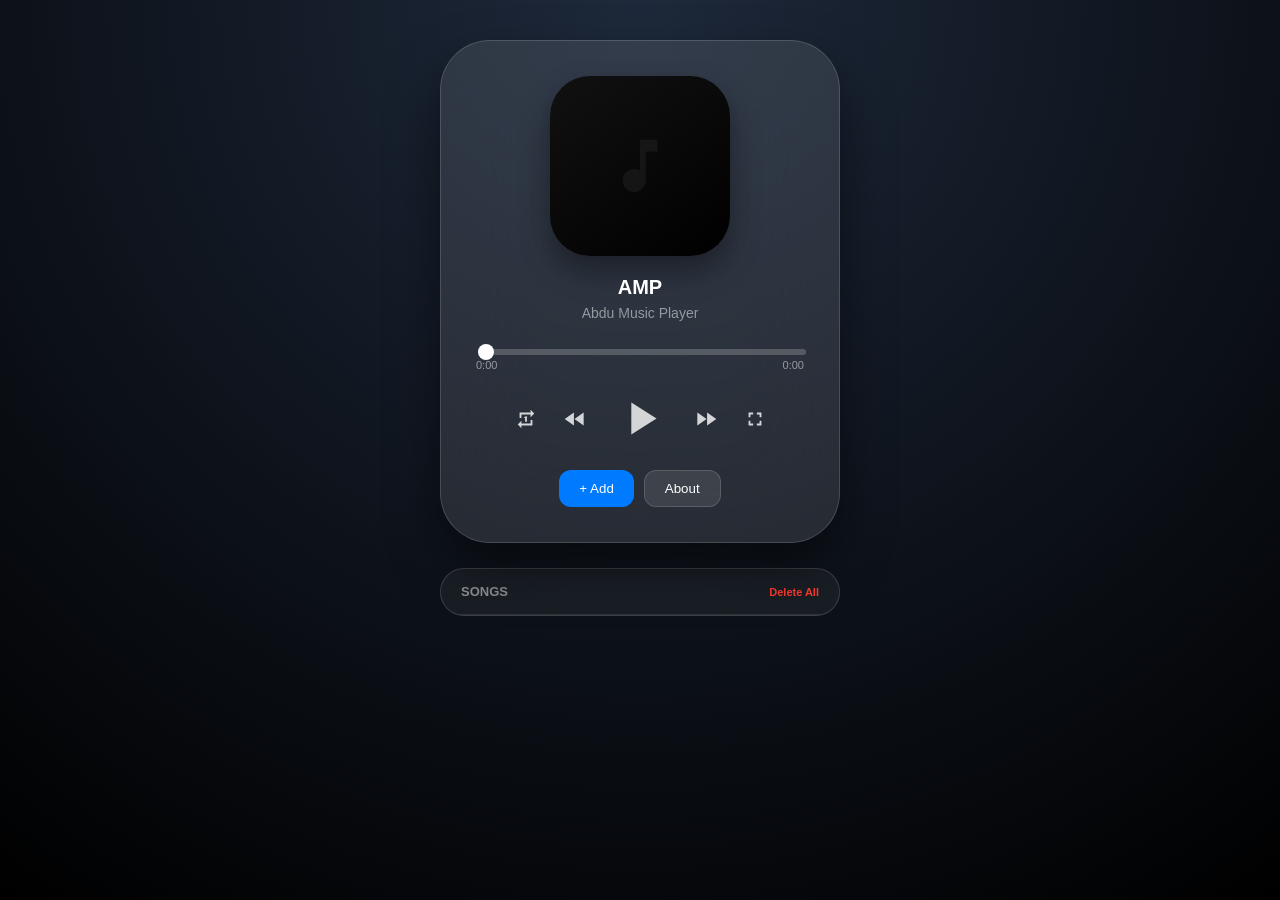
==== index.html @ c163644b "Upload files Build 1.0.0" ====
<!DOCTYPE html>
<html lang="en">

<head>
  <meta charset="UTF-8">
  <meta name="viewport" content="width=device-width, initial-scale=1.0">
  <title>AMP</title>
  <link rel="stylesheet" href="style.css">
  <link rel="shortcut icon" href="logo.jpeg" type="image/x-icon">
</head>

<body id="main-body">

  <div id="drop-overlay">
    <h1>Drop Music to Add</h1>
  </div>

  <div class="player-card">
    <div class="album-art"><svg viewBox="0 0 24 24">
        <path d="M12 3v10.55c-.59-.34-1.27-.55-2-.55-2.21 0-4 1.79-4 4s1.79 4 4 4 4-1.79 4-4V7h4V3h-6z" />
      </svg></div>
    <div class="track-info">
      <h2 id="title">AMP</h2>
      <p id="artist">Abdu Music Player</p>
    </div>

    <div class="slider-wrap">
      <input type="range" id="progress" value="0" step="0.1">
      <div class="time-labels"><span id="current-time">0:00</span><span id="duration">0:00</span></div>
    </div>

    <div class="controls">
      <div class="btn-svg" id="repeat-btn"><svg width="22" height="22" viewBox="0 0 24 24">
          <path d="M7 7h10v3l4-4-4-4v3H5v6h2V7zm10 10H7v-3l-4 4 4 4v-3h12v-6h-2v4zM13 15V9h-1l-2 1v1h1v4h2z" />
        </svg></div>
      <div class="btn-svg" onclick="skip(-10)"><svg width="26" height="26" viewBox="0 0 24 24">
          <path d="M11 18V6l-8.5 6 8.5 6zm.5-6l8.5 6V6l-8.5 6z" />
        </svg></div>
      <div class="btn-svg" id="play-btn"><svg id="play-icon" width="55" height="55" viewBox="0 0 24 24">
          <path d="M8 5v14l11-7z" />
        </svg></div>
      <div class="btn-svg" onclick="skip(10)"><svg width="26" height="26" viewBox="0 0 24 24">
          <path d="M4 18l8.5-6L4 6v12zm9-12v12l8.5-6L13 6z" />
        </svg></div>
      <div class="btn-svg" onclick="toggleFS()"><svg width="22" height="22" viewBox="0 0 24 24">
          <path d="M7 14H5v5h5v-2H7v-3zm-2-4h2V7h3V5H5v5zm12 7h-3v2h5v-5h-2v3zM14 5v2h3v3h2V5h-5z" />
        </svg></div>
    </div>

    <div style="display:flex; gap:10px; justify-content:center;">
      <button class="action-btn" onclick="document.getElementById('file-input').click()"
        style="background:var(--accent); border:none">+ Add</button>
      <button class="action-btn" onclick="openModal('about-modal')">About</button>
    </div>
  </div>

  <div class="library-wrapper">
    <div class="library-header">
      <span>SONGS</span>
      <span class="clear-btn" onclick="openModal('confirm-all-modal')">Delete All</span>
    </div>
    <div id="library-list"></div>
  </div>

  <div class="modal-overlay" id="about-modal">
    <div class="modal-card">
      <h3>AMP</h3>
      <h1>Created by Abdughafur</h1>
      <p style="font-size:14px; opacity:0.6">Version 1.0.0</p>
      <a href="https://github.com/Abdughafur/AMP" target="_blank"
        style="text-decoration:none; color:white; display:block; margin: 20px 0;">
        <div style="background:#fff; color:#000; padding:12px; border-radius:15px; font-weight:700">GitHub repository
        </div>
      </a>
      <a href="https://github.com/Abdughafur" target="_blank"
        style="text-decoration:none; color:white; display:block; margin: 20px 0;">
        <div style="background:#fff; color:#000; padding:12px; border-radius:15px; font-weight:700">GitHub profile
        </div>
      </a>
      <button class="m-btn cancel" onclick="closeModals()">Close</button>
    </div>
  </div>

  <div class="modal-overlay" id="confirm-single-modal">
    <div class="modal-card">
      <h3 style="color:var(--danger); margin-bottom:10px">Delete Song?</h3>
      <p id="delete-song-name" style="font-size:14px; margin-bottom:20px; color:white; font-weight:600"></p>
      <div class="modal-btns">
        <button class="m-btn confirm" onclick="executeDelete()">Delete From Local</button>
        <button class="m-btn cancel" onclick="closeModals()">Keep Song</button>
      </div>
    </div>
  </div>

  <div class="modal-overlay" id="confirm-all-modal">
    <div class="modal-card">
      <h3 style="color:var(--danger)">Delete All Songs?</h3>
      <p style="font-size:14px; opacity:0.7">This will remove every song from your browser storage permanently.</p>
      <div class="modal-btns">
        <button class="m-btn confirm" onclick="wipeLibrary()">Yes, Delete All</button>
        <button class="m-btn cancel" onclick="closeModals()">Cancel</button>
      </div>
    </div>
  </div>

  <audio id="audio-player"></audio>
  <input type="file" id="file-input" accept=".mp3, .m4a" multiple>

  <script src="app.js"></script>
</body>

</html>
---- style.css ----
:root {
  --ios-blur: blur(45px);
  --ios-bg: rgba(255, 255, 255, 0.1);
  --ios-border: rgba(255, 255, 255, 0.15);
  --accent: #007aff;
  --danger: #ff3b30;
  --text-main: #ffffff;
  --text-sub: rgba(255, 255, 255, 0.5);
}

* {
  box-sizing: border-box;
}

body {
  margin: 0;
  padding: 40px 20px;
  min-height: 100vh;
  display: flex;
  flex-direction: column;
  align-items: center;
  background: #000;
  background-image: radial-gradient(circle at 50% 0%, #1e293b, #000);
  font-family: -apple-system, BlinkMacSystemFont, "SF Pro Display", sans-serif;
  color: var(--text-main);
  overflow-x: hidden;
  transition: background 0.8s ease;
}

body.is-playing {
  background-image: radial-gradient(circle at 50% 0%, #0c4a6e, #000);
}

.player-card {
  width: 100%;
  max-width: 400px;
  padding: 35px;
  border-radius: 50px;
  background: var(--ios-bg);
  backdrop-filter: var(--ios-blur);
  -webkit-backdrop-filter: var(--ios-blur);
  border: 1px solid var(--ios-border);
  box-shadow: 0 25px 50px rgba(0, 0, 0, 0.5);
  text-align: center;
  margin-bottom: 25px;
  transition:
    transform 0.4s ease,
    border-color 0.4s;
}

body.is-playing .player-card {
  border-color: var(--accent);
  transform: scale(1.02);
}

.album-art {
  width: 180px;
  height: 180px;
  margin: 0 auto 20px;
  background: linear-gradient(145deg, #111, #000);
  border-radius: 40px;
  display: flex;
  align-items: center;
  justify-content: center;
  box-shadow: 0 15px 30px rgba(0, 0, 0, 0.4);
}

.album-art svg {
  width: 70px;
  fill: rgba(255, 255, 255, 0.05);
}

.track-info h2 {
  margin: 0;
  font-size: 20px;
  font-weight: 700;
  white-space: nowrap;
  overflow: hidden;
  text-overflow: ellipsis;
}

.track-info p {
  margin: 6px 0 20px;
  color: var(--text-sub);
  font-size: 14px;
}

.slider-wrap {
  width: 100%;
  margin-bottom: 8px;
}

input[type="range"] {
  -webkit-appearance: none;
  width: 100%;
  background: transparent;
  cursor: pointer;
  accent-color: #fff;
}

input[type="range"]::-webkit-slider-runnable-track {
  height: 6px;
  background: rgba(255, 255, 255, 0.2);
  border-radius: 10px;
}

input[type="range"]::-webkit-slider-thumb {
  -webkit-appearance: none;
  height: 16px;
  width: 16px;
  background: #fff;
  border-radius: 50%;
  margin-top: -5px;
}

.time-labels {
  display: flex;
  justify-content: space-between;
  font-size: 11px;
  color: var(--text-sub);
  font-variant-numeric: tabular-nums;
}

.controls {
  display: flex;
  justify-content: center;
  align-items: center;
  gap: 25px;
  margin: 20px 0;
}

.btn-svg {
  cursor: pointer;
  fill: #fff;
  transition: 0.2s;
  opacity: 0.8;
}

.btn-svg:hover {
  opacity: 1;
  transform: scale(1.1);
}

.btn-svg.active {
  fill: var(--accent);
  opacity: 1;
}

.library-wrapper {
  width: 100%;
  max-width: 400px;
  background: rgba(255, 255, 255, 0.05);
  border-radius: 30px;
  overflow: hidden;
  border: 1px solid var(--ios-border);
}

.library-header {
  padding: 15px 20px;
  display: flex;
  justify-content: space-between;
  align-items: center;
  border-bottom: 1px solid rgba(255, 255, 255, 0.1);
  font-size: 13px;
  font-weight: 600;
  color: var(--text-sub);
}

.clear-btn {
  color: var(--danger);
  cursor: pointer;
  font-size: 11px;
  font-weight: 700;
}

#library-list {
  max-height: 250px;
  overflow-y: auto;
  overflow-x: hidden;
}

#library-list::-webkit-scrollbar {
  width: 4px;
}

#library-list::-webkit-scrollbar-thumb {
  background: rgba(255, 255, 255, 0.2);
  border-radius: 10px;
}

.library-item {
  padding: 12px 20px;
  display: flex;
  align-items: center;
  gap: 12px;
  border-bottom: 1px solid rgba(255, 255, 255, 0.03);
  cursor: pointer;
  transition: 0.2s;
}

.library-item:hover {
  background: rgba(255, 255, 255, 0.08);
}

.library-item.active {
  background: rgba(0, 122, 255, 0.15);
}

.library-item.active span {
  color: var(--accent);
  font-weight: 600;
}

.library-item span {
  flex: 1;
  font-size: 14px;
  white-space: nowrap;
  overflow: hidden;
  text-overflow: ellipsis;
}

.del-icon {
  opacity: 0.3;
  transition: 0.2s;
  padding: 5px;
  fill: white;
}

.del-icon:hover {
  opacity: 1;
  fill: var(--danger);
}

.modal-overlay {
  position: fixed;
  top: 0;
  left: 0;
  width: 100%;
  height: 100%;
  background: rgba(0, 0, 0, 0.85);
  backdrop-filter: blur(20px);
  display: none;
  justify-content: center;
  align-items: center;
  z-index: 1000;
}

.modal-card {
  width: 300px;
  padding: 30px;
  background: rgba(255, 255, 255, 0.1);
  border-radius: 40px;
  border: 1px solid var(--ios-border);
  text-align: center;
}

.modal-overlay.active {
  display: flex;
}

.modal-btns {
  display: flex;
  flex-direction: column;
  gap: 10px;
  margin-top: 20px;
}

.m-btn {
  padding: 14px;
  border-radius: 15px;
  border: none;
  font-weight: 600;
  cursor: pointer;
  width: 100%;
  font-size: 14px;
}

.m-btn.confirm {
  background: var(--danger);
  color: white;
}

.m-btn.cancel {
  background: rgba(255, 255, 255, 0.1);
  color: white;
}

.action-btn {
  background: var(--ios-bg);
  border: 1px solid var(--ios-border);
  padding: 10px 20px;
  border-radius: 12px;
  color: #fff;
  cursor: pointer;
}

#drop-overlay {
  position: fixed;
  top: 0;
  left: 0;
  width: 100%;
  height: 100%;
  background: rgba(0, 122, 255, 0.2);
  border: 3px dashed var(--accent);
  display: none;
  justify-content: center;
  align-items: center;
  z-index: 9999;
  pointer-events: none;
}

input[type="file"] {
  display: none;
}
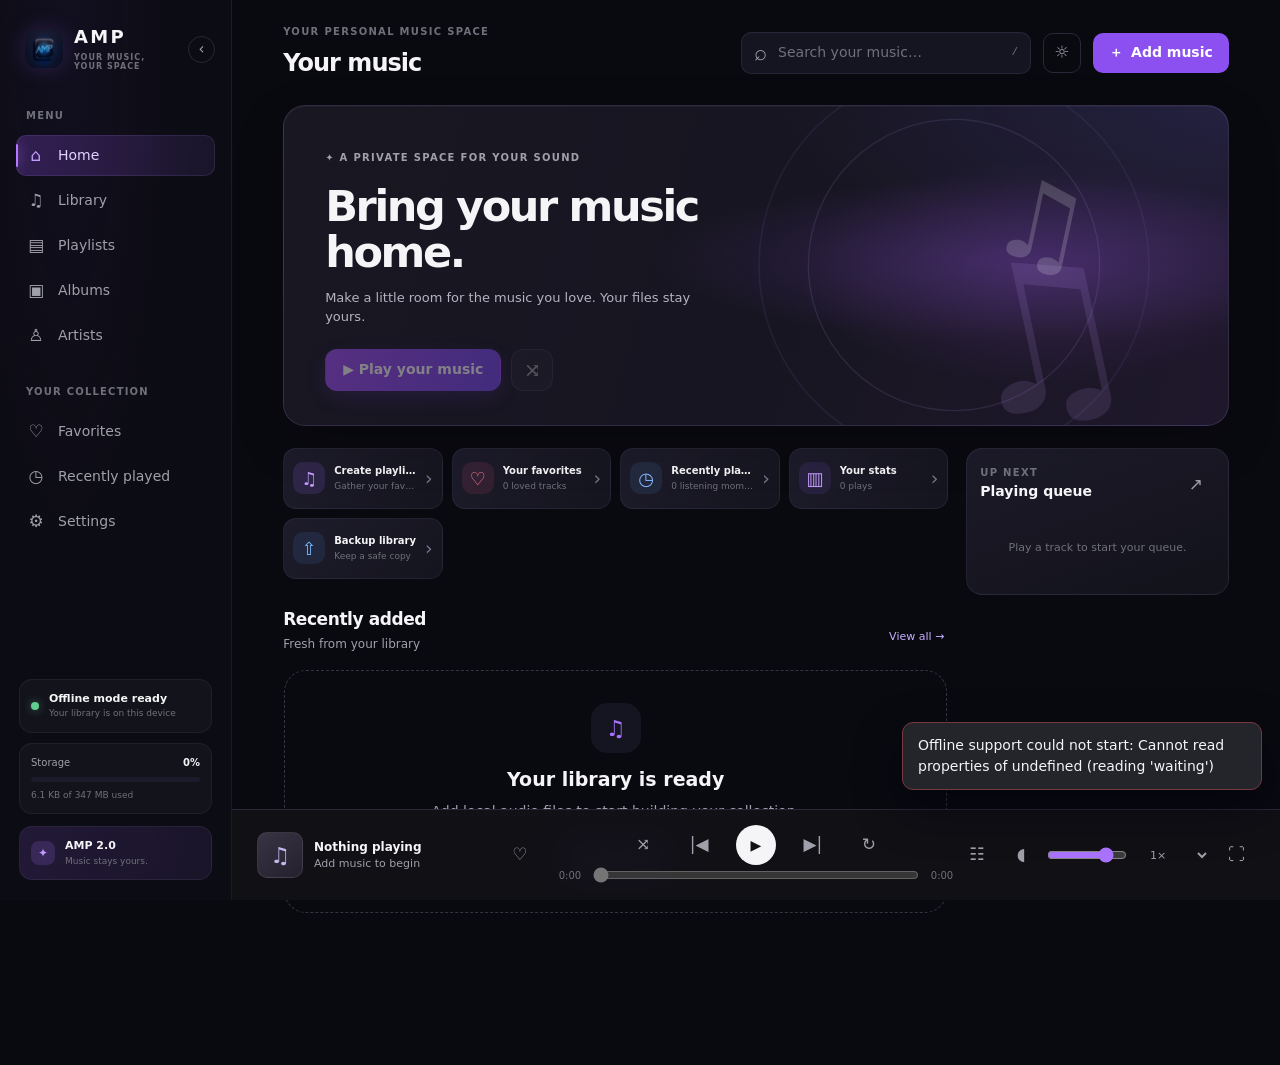
==== commit 991e3e24: "v1.2 Beta" ====
--- a/index.html
+++ b/index.html
@@ -1,112 +1,548 @@
-<!DOCTYPE html>
+<!doctype html>
 <html lang="en">
-
-<head>
-  <meta charset="UTF-8">
-  <meta name="viewport" content="width=device-width, initial-scale=1.0">
-  <title>AMP</title>
-  <link rel="stylesheet" href="style.css">
-  <link rel="shortcut icon" href="logo.jpeg" type="image/x-icon">
-</head>
-
-<body id="main-body">
-
-  <div id="drop-overlay">
-    <h1>Drop Music to Add</h1>
-  </div>
-
-  <div class="player-card">
-    <div class="album-art"><svg viewBox="0 0 24 24">
-        <path d="M12 3v10.55c-.59-.34-1.27-.55-2-.55-2.21 0-4 1.79-4 4s1.79 4 4 4 4-1.79 4-4V7h4V3h-6z" />
-      </svg></div>
-    <div class="track-info">
-      <h2 id="title">AMP</h2>
-      <p id="artist">Abdu Music Player</p>
+  <head>
+    <meta charset="utf-8" />
+    <meta
+      name="viewport"
+      content="width=device-width, initial-scale=1, viewport-fit=cover"
+    />
+    <meta name="theme-color" content="#111116" />
+    <meta
+      name="description"
+      content="A private, offline-first music player for your personal library."
+    />
+    <title>AMP — Abdu Music Player</title>
+    <link rel="manifest" href="./manifest.webmanifest" />
+    <link rel="icon" href="./logo.jpeg" type="image/jpeg" />
+    <link rel="stylesheet" href="./style.css" />
+  </head>
+  <body>
+    <div class="app-shell">
+      <aside class="sidebar" aria-label="Main navigation">
+        <div class="sidebar-brand-row">
+          <a class="brand" href="./" aria-label="AMP home">
+            <img src="./logo.jpeg" alt="" width="38" height="38" />
+            <span><strong>AMP</strong><small>YOUR MUSIC, YOUR SPACE</small></span>
+          </a>
+          <button class="icon-button collapse-button" type="button" data-action="toggle-sidebar" aria-label="Collapse sidebar" aria-pressed="false">‹</button>
+        </div>
+        <nav class="primary-nav" id="primary-nav">
+          <p class="nav-label">MENU</p>
+          <button class="nav-link is-active" data-page="home">
+            <span class="nav-symbol">⌂</span>Home
+          </button>
+          <button class="nav-link" data-page="library">
+            <span class="nav-symbol">♫</span>Library
+          </button>
+          <button class="nav-link" data-page="playlists">
+            <span class="nav-symbol">▤</span>Playlists
+          </button>
+          <button class="nav-link" data-page="albums">
+            <span class="nav-symbol">▣</span>Albums
+          </button>
+          <button class="nav-link" data-page="artists">
+            <span class="nav-symbol">♙</span>Artists
+          </button>
+          <p class="nav-label nav-label-spaced">YOUR COLLECTION</p>
+          <button class="nav-link" data-page="favorites">
+            <span class="nav-symbol">♡</span>Favorites
+          </button>
+          <button class="nav-link" data-page="recent">
+            <span class="nav-symbol">◷</span>Recently played
+          </button>
+          <button class="nav-link" data-page="settings">
+            <span class="nav-symbol">⚙</span>Settings
+          </button>
+        </nav>
+        <div class="sidebar-bottom">
+          <div class="offline-card">
+            <span class="connection-dot" id="connection-dot"></span>
+            <span><strong id="connection-title">Checking status…</strong><small id="connection-label">Local library available</small></span>
+          </div>
+          <div class="storage-card">
+            <div class="storage-card-heading"><span>Storage</span><strong id="storage-percent">—</strong></div>
+            <progress id="storage-progress" max="100" value="0" aria-label="Browser storage used"></progress>
+            <small id="storage-label">Checking browser storage…</small>
+          </div>
+          <div class="version-card"><span class="version-star">✦</span><span><strong>AMP 2.0</strong><small>Music stays yours.</small></span></div>
+        </div>
+      </aside>
+
+      <main class="main-content">
+        <header class="topbar">
+          <div class="page-heading">
+            <p class="eyebrow">YOUR PERSONAL MUSIC SPACE</p>
+            <h1 id="page-title">Good evening</h1>
+          </div>
+          <div class="topbar-actions">
+            <label class="search-box">
+              <span aria-hidden="true">⌕</span>
+              <input
+                id="search-input"
+                type="search"
+                placeholder="Search your music…"
+                autocomplete="off"
+                aria-label="Search tracks"
+              />
+              <kbd>/</kbd>
+            </label>
+            <button class="icon-button theme-toggle" type="button" data-action="toggle-theme" aria-label="Switch color theme">☼</button>
+            <button
+              class="button button-primary"
+              id="import-button"
+              type="button"
+            >
+              <span aria-hidden="true">＋</span> Add music
+            </button>
+            <button
+              class="icon-button install-button"
+              id="install-button"
+              type="button"
+              hidden
+              aria-label="Install AMP"
+            >
+              ⇩
+            </button>
+          </div>
+        </header>
+
+        <section
+          id="page-content"
+          class="page-content"
+          aria-live="polite"
+        ></section>
+      </main>
+
+      <aside
+        class="queue-panel"
+        id="queue-panel"
+        aria-label="Playback queue"
+        hidden
+      >
+        <div class="panel-heading">
+          <div>
+            <p class="eyebrow">UP NEXT</p>
+            <h2>Queue</h2>
+          </div>
+          <button
+            class="icon-button"
+            type="button"
+            data-action="close-queue"
+            aria-label="Close queue"
+          >
+            ×
+          </button>
+        </div>
+        <p class="queue-count" id="queue-count"></p>
+        <ol class="queue-list" id="queue-list"></ol>
+        <button
+          class="button button-quiet clear-queue"
+          type="button"
+          data-action="clear-queue"
+        >
+          Clear queue
+        </button>
+      </aside>
+
+      <footer class="player-dock" aria-label="Music player">
+        <div class="dock-track">
+          <div
+            class="artwork artwork-small"
+            id="dock-artwork"
+            aria-hidden="true"
+          >
+            <span>♫</span>
+          </div>
+          <div class="dock-track-copy">
+            <strong id="dock-title">Nothing playing</strong>
+            <span id="dock-artist">Add music to begin</span>
+          </div>
+          <button
+            class="icon-button favorite-button"
+            type="button"
+            data-action="toggle-current-favorite"
+            aria-label="Add current track to favorites"
+          >
+            ♡
+          </button>
+        </div>
+
+        <div class="dock-center">
+          <div class="transport-controls">
+            <button
+              class="icon-button mode-button"
+              type="button"
+              data-action="shuffle"
+              aria-label="Toggle shuffle"
+              aria-pressed="false"
+            >
+              ⤨
+            </button>
+            <button
+              class="icon-button"
+              type="button"
+              data-action="previous"
+              aria-label="Previous track"
+            >
+              |◀
+            </button>
+            <button
+              class="play-button"
+              id="play-button"
+              type="button"
+              data-action="play-pause"
+              aria-label="Play"
+            >
+              ▶
+            </button>
+            <button
+              class="icon-button"
+              type="button"
+              data-action="next"
+              aria-label="Next track"
+            >
+              ▶|
+            </button>
+            <button
+              class="icon-button mode-button"
+              type="button"
+              data-action="repeat"
+              aria-label="Repeat off"
+              aria-pressed="false"
+            >
+              ↻
+            </button>
+          </div>
+          <div class="seek-row">
+            <time id="current-time">0:00</time>
+            <input
+              id="seek-input"
+              type="range"
+              min="0"
+              max="1000"
+              value="0"
+              aria-label="Seek through track"
+              disabled
+            />
+            <time id="duration-time">0:00</time>
+          </div>
+        </div>
+
+        <div class="dock-tools">
+          <button
+            class="icon-button queue-toggle"
+            type="button"
+            data-action="toggle-queue"
+            aria-label="Open queue"
+          >
+            ☷
+          </button>
+          <label class="volume-control">
+            <button
+              class="icon-button"
+              id="mute-button"
+              type="button"
+              data-action="mute"
+              aria-label="Mute"
+            >
+              ◖
+            </button>
+            <input
+              id="volume-input"
+              type="range"
+              min="0"
+              max="1"
+              step="0.01"
+              value="0.8"
+              aria-label="Volume"
+            />
+          </label>
+          <select id="speed-select" aria-label="Playback speed">
+            <option value="0.75">0.75×</option>
+            <option value="1" selected>1×</option>
+            <option value="1.25">1.25×</option>
+            <option value="1.5">1.5×</option>
+            <option value="2">2×</option>
+          </select>
+          <button
+            class="icon-button now-playing-toggle"
+            type="button"
+            data-action="toggle-now-playing"
+            aria-label="Open now playing"
+          >
+            ⛶
+          </button>
+        </div>
+      </footer>
+
+      <nav class="mobile-nav" aria-label="Mobile navigation">
+        <button class="nav-link is-active" data-page="home">
+          <span class="nav-symbol">⌂</span>Home
+        </button>
+        <button class="nav-link" data-page="library">
+          <span class="nav-symbol">♫</span>Library
+        </button>
+        <button class="nav-link" data-page="playlists">
+          <span class="nav-symbol">▤</span>Playlists
+        </button>
+        <button class="nav-link" data-page="favorites">
+          <span class="nav-symbol">♡</span>Favorites
+        </button>
+        <button class="nav-link" data-page="settings">
+          <span class="nav-symbol">⚙</span>Settings
+        </button>
+      </nav>
     </div>
 
-    <div class="slider-wrap">
-      <input type="range" id="progress" value="0" step="0.1">
-      <div class="time-labels"><span id="current-time">0:00</span><span id="duration">0:00</span></div>
-    </div>
-
-    <div class="controls">
-      <div class="btn-svg" id="repeat-btn"><svg width="22" height="22" viewBox="0 0 24 24">
-          <path d="M7 7h10v3l4-4-4-4v3H5v6h2V7zm10 10H7v-3l-4 4 4 4v-3h12v-6h-2v4zM13 15V9h-1l-2 1v1h1v4h2z" />
-        </svg></div>
-      <div class="btn-svg" onclick="skip(-10)"><svg width="26" height="26" viewBox="0 0 24 24">
-          <path d="M11 18V6l-8.5 6 8.5 6zm.5-6l8.5 6V6l-8.5 6z" />
-        </svg></div>
-      <div class="btn-svg" id="play-btn"><svg id="play-icon" width="55" height="55" viewBox="0 0 24 24">
-          <path d="M8 5v14l11-7z" />
-        </svg></div>
-      <div class="btn-svg" onclick="skip(10)"><svg width="26" height="26" viewBox="0 0 24 24">
-          <path d="M4 18l8.5-6L4 6v12zm9-12v12l8.5-6L13 6z" />
-        </svg></div>
-      <div class="btn-svg" onclick="toggleFS()"><svg width="22" height="22" viewBox="0 0 24 24">
-          <path d="M7 14H5v5h5v-2H7v-3zm-2-4h2V7h3V5H5v5zm12 7h-3v2h5v-5h-2v3zM14 5v2h3v3h2V5h-5z" />
-        </svg></div>
-    </div>
-
-    <div style="display:flex; gap:10px; justify-content:center;">
-      <button class="action-btn" onclick="document.getElementById('file-input').click()"
-        style="background:var(--accent); border:none">+ Add</button>
-      <button class="action-btn" onclick="openModal('about-modal')">About</button>
-    </div>
-  </div>
-
-  <div class="library-wrapper">
-    <div class="library-header">
-      <span>SONGS</span>
-      <span class="clear-btn" onclick="openModal('confirm-all-modal')">Delete All</span>
-    </div>
-    <div id="library-list"></div>
-  </div>
-
-  <div class="modal-overlay" id="about-modal">
-    <div class="modal-card">
-      <h3>AMP</h3>
-      <h1>Created by Abdughafur</h1>
-      <p style="font-size:14px; opacity:0.6">Version 1.0.0</p>
-      <a href="https://github.com/Abdughafur/AMP" target="_blank"
-        style="text-decoration:none; color:white; display:block; margin: 20px 0;">
-        <div style="background:#fff; color:#000; padding:12px; border-radius:15px; font-weight:700">GitHub repository
-        </div>
-      </a>
-      <a href="https://github.com/Abdughafur" target="_blank"
-        style="text-decoration:none; color:white; display:block; margin: 20px 0;">
-        <div style="background:#fff; color:#000; padding:12px; border-radius:15px; font-weight:700">GitHub profile
-        </div>
-      </a>
-      <button class="m-btn cancel" onclick="closeModals()">Close</button>
-    </div>
-  </div>
-
-  <div class="modal-overlay" id="confirm-single-modal">
-    <div class="modal-card">
-      <h3 style="color:var(--danger); margin-bottom:10px">Delete Song?</h3>
-      <p id="delete-song-name" style="font-size:14px; margin-bottom:20px; color:white; font-weight:600"></p>
-      <div class="modal-btns">
-        <button class="m-btn confirm" onclick="executeDelete()">Delete From Local</button>
-        <button class="m-btn cancel" onclick="closeModals()">Keep Song</button>
+    <section
+      class="now-playing-screen"
+      id="now-playing-screen"
+      hidden
+      aria-label="Now playing"
+    >
+      <button
+        class="icon-button now-playing-close"
+        type="button"
+        data-action="close-now-playing"
+        aria-label="Close now playing"
+      >
+        ⌄
+      </button>
+      <div class="artwork artwork-large" id="large-artwork" aria-hidden="true">
+        <span>♫</span>
+      </div>
+      <div class="now-playing-copy">
+        <p class="eyebrow">NOW PLAYING</p>
+        <h2 id="large-title">Nothing playing</h2>
+        <p id="large-artist">Your library is waiting</p>
+      </div>
+      <div class="visualizer-wrap">
+        <canvas
+          id="visualizer"
+          aria-label="Audio spectrum visualizer"
+          hidden
+        ></canvas
+        ><button
+          class="button button-quiet"
+          type="button"
+          data-action="toggle-visualizer"
+        >
+          Show visualizer
+        </button>
+      </div>
+      <div class="lyrics-panel" id="lyrics-panel">
+        <p>Lyrics are stored locally with your tracks.</p>
+        <button
+          class="button button-quiet"
+          type="button"
+          data-action="edit-lyrics"
+        >
+          Add lyrics
+        </button>
+      </div>
+      <div class="now-playing-controls">
+        <div class="seek-row">
+          <time id="large-current-time">0:00</time
+          ><input
+            id="large-seek-input"
+            type="range"
+            min="0"
+            max="1000"
+            value="0"
+            aria-label="Seek through track"
+          /><time id="large-duration-time">0:00</time>
+        </div>
+        <div class="transport-controls">
+          <button
+            class="icon-button"
+            type="button"
+            data-action="previous"
+            aria-label="Previous track"
+          >
+            |◀</button
+          ><button
+            class="play-button"
+            type="button"
+            data-action="play-pause"
+            aria-label="Play"
+          >
+            ▶</button
+          ><button
+            class="icon-button"
+            type="button"
+            data-action="next"
+            aria-label="Next track"
+          >
+            ▶|
+          </button>
+        </div>
+      </div>
+    </section>
+
+    <dialog id="playlist-dialog" class="app-dialog">
+      <form method="dialog" id="playlist-form">
+        <div class="dialog-heading">
+          <div>
+            <p class="eyebrow">YOUR COLLECTION</p>
+            <h2 id="playlist-dialog-title">New playlist</h2>
+          </div>
+          <button class="icon-button" value="cancel" aria-label="Close">
+            ×
+          </button>
+        </div>
+        <label class="field-label" for="playlist-name">Name</label
+        ><input id="playlist-name" maxlength="80" required />
+        <label class="field-label" for="playlist-description">Description</label
+        ><textarea
+          id="playlist-description"
+          rows="3"
+          maxlength="300"
+        ></textarea>
+        <div class="dialog-actions">
+          <button class="button button-quiet" value="cancel">Cancel</button
+          ><button
+            class="button button-primary"
+            id="save-playlist-button"
+            value="save"
+          >
+            Save playlist
+          </button>
+        </div>
+      </form>
+    </dialog>
+
+    <dialog id="lyrics-dialog" class="app-dialog">
+      <form method="dialog" id="lyrics-form">
+        <div class="dialog-heading">
+          <div>
+            <p class="eyebrow">LOCAL LYRICS</p>
+            <h2>Edit lyrics</h2>
+          </div>
+          <button class="icon-button" value="cancel" aria-label="Close">
+            ×
+          </button>
+        </div>
+        <label class="field-label" for="lyrics-input"
+          >Lyrics for this track</label
+        ><textarea id="lyrics-input" rows="12"></textarea>
+        <div class="dialog-actions">
+          <button class="button button-quiet" value="cancel">Cancel</button
+          ><button
+            class="button button-primary"
+            id="save-lyrics-button"
+            value="save"
+          >
+            Save lyrics
+          </button>
+        </div>
+      </form>
+    </dialog>
+
+    <dialog id="metadata-dialog" class="app-dialog">
+      <form method="dialog" id="metadata-form">
+        <div class="dialog-heading">
+          <div>
+            <p class="eyebrow">TRACK DETAILS</p>
+            <h2>Edit metadata</h2>
+          </div>
+          <button class="icon-button" value="cancel" aria-label="Close">
+            ×
+          </button>
+        </div>
+        <label class="field-label" for="metadata-title">Title</label
+        ><input id="metadata-title" maxlength="160" required />
+        <label class="field-label" for="metadata-artist">Artist</label
+        ><input id="metadata-artist" maxlength="160" />
+        <label class="field-label" for="metadata-album">Album</label
+        ><input id="metadata-album" maxlength="160" />
+        <div class="dialog-actions">
+          <button class="button button-quiet" value="cancel">Cancel</button
+          ><button class="button button-primary" value="save">
+            Save details
+          </button>
+        </div>
+      </form>
+    </dialog>
+
+    <dialog id="add-tracks-dialog" class="app-dialog">
+      <form method="dialog" id="add-tracks-form">
+        <div class="dialog-heading">
+          <div>
+            <p class="eyebrow">PLAYLIST</p>
+            <h2>Add tracks</h2>
+          </div>
+          <button class="icon-button" value="cancel" aria-label="Close">
+            ×
+          </button>
+        </div>
+        <div id="add-tracks-list" class="add-tracks-list"></div>
+        <div class="dialog-actions">
+          <button class="button button-quiet" value="cancel">Cancel</button
+          ><button class="button button-primary" value="add">
+            Add selected
+          </button>
+        </div>
+      </form>
+    </dialog>
+
+    <dialog id="confirm-dialog" class="app-dialog">
+      <form method="dialog" id="confirm-form">
+        <div class="dialog-heading">
+          <div>
+            <p class="eyebrow">PLEASE CONFIRM</p>
+            <h2 id="confirm-title">Remove track?</h2>
+          </div>
+          <button class="icon-button" value="cancel" aria-label="Close">
+            ×
+          </button>
+        </div>
+        <p id="confirm-message" class="dialog-message"></p>
+        <div class="dialog-actions">
+          <button class="button button-quiet" value="cancel">Cancel</button
+          ><button
+            class="button button-danger"
+            id="confirm-accept"
+            value="confirm"
+          >
+            Remove
+          </button>
+        </div>
+      </form>
+    </dialog>
+
+    <input
+      id="audio-files"
+      type="file"
+      accept="audio/*,.mp3,.m4a,.aac,.wav,.ogg,.oga,.flac,.mp4"
+      multiple
+      hidden
+    />
+    <input
+      id="backup-file"
+      type="file"
+      accept="application/json,.json"
+      hidden
+    />
+    <input
+      id="playlist-file"
+      type="file"
+      accept="application/json,.json,.ampplaylist"
+      hidden
+    />
+    <div class="drop-overlay" id="drop-overlay" hidden>
+      <div>
+        <span class="drop-icon">♫</span
+        ><strong>Drop music to add it to your library</strong
+        ><span>Audio stays on this device.</span>
       </div>
     </div>
-  </div>
-
-  <div class="modal-overlay" id="confirm-all-modal">
-    <div class="modal-card">
-      <h3 style="color:var(--danger)">Delete All Songs?</h3>
-      <p style="font-size:14px; opacity:0.7">This will remove every song from your browser storage permanently.</p>
-      <div class="modal-btns">
-        <button class="m-btn confirm" onclick="wipeLibrary()">Yes, Delete All</button>
-        <button class="m-btn cancel" onclick="closeModals()">Cancel</button>
-      </div>
-    </div>
-  </div>
-
-  <audio id="audio-player"></audio>
-  <input type="file" id="file-input" accept=".mp3, .m4a" multiple>
-
-  <script src="app.js"></script>
-</body>
-
-</html>+    <div
+      class="toast-region"
+      id="toast-region"
+      aria-live="polite"
+      aria-atomic="true"
+    ></div>
+    <audio id="audio-player" preload="metadata"></audio>
+    <script type="module" src="./app.js"></script>
+  </body>
+</html>
--- a/style.css
+++ b/style.css
@@ -1,11 +1,30 @@
 :root {
-  --ios-blur: blur(45px);
-  --ios-bg: rgba(255, 255, 255, 0.1);
-  --ios-border: rgba(255, 255, 255, 0.15);
-  --accent: #007aff;
-  --danger: #ff3b30;
-  --text-main: #ffffff;
-  --text-sub: rgba(255, 255, 255, 0.5);
+  color-scheme: dark;
+  --bg: #101014;
+  --sidebar: #0c0c10;
+  --surface: #18181e;
+  --surface-raised: #202027;
+  --surface-hover: #292930;
+  --border: #2b2b33;
+  --text: #f5f5f7;
+  --muted: #a0a0aa;
+  --subtle: #70707b;
+  --accent: #a28cff;
+  --accent-strong: #8164e8;
+  --danger: #ff777d;
+  --radius-sm: 10px;
+  --radius-md: 16px;
+  --radius-lg: 22px;
+  --shadow: 0 16px 48px rgb(0 0 0 / 35%);
+  --ease: 160ms ease;
+  font-family:
+    Inter,
+    ui-sans-serif,
+    system-ui,
+    -apple-system,
+    BlinkMacSystemFont,
+    "Segoe UI",
+    sans-serif;
 }
 
 * {
@@ -14,301 +33,2217 @@
 
 body {
   margin: 0;
-  padding: 40px 20px;
+  min-width: 320px;
   min-height: 100vh;
-  display: flex;
+  background: var(--bg);
+  color: var(--text);
+  font-size: 14px;
+  line-height: 1.5;
+  overflow-x: hidden;
+}
+
+button,
+input,
+textarea,
+select {
+  font: inherit;
+}
+button {
+  color: inherit;
+}
+button:focus-visible,
+a:focus-visible,
+input:focus-visible,
+textarea:focus-visible,
+select:focus-visible {
+  outline: 2px solid var(--accent);
+  outline-offset: 3px;
+}
+
+.app-shell {
+  display: grid;
+  grid-template-columns: 232px minmax(0, 1fr);
+  min-height: 100vh;
+}
+
+.sidebar {
+  position: sticky;
+  top: 0;
+  display: flex;
+  height: 100vh;
+  min-height: 560px;
   flex-direction: column;
-  align-items: center;
-  background: #000;
-  background-image: radial-gradient(circle at 50% 0%, #1e293b, #000);
-  font-family: -apple-system, BlinkMacSystemFont, "SF Pro Display", sans-serif;
-  color: var(--text-main);
-  overflow-x: hidden;
-  transition: background 0.8s ease;
-}
-
-body.is-playing {
-  background-image: radial-gradient(circle at 50% 0%, #0c4a6e, #000);
-}
-
-.player-card {
+  padding: 27px 16px 20px;
+  background: var(--sidebar);
+  border-right: 1px solid #222228;
+}
+
+.brand {
+  display: flex;
+  align-items: center;
+  gap: 11px;
+  padding: 0 9px;
+  color: var(--text);
+  text-decoration: none;
+}
+
+.brand img {
+  border-radius: 12px;
+  object-fit: cover;
+}
+.brand span {
+  display: flex;
+  flex-direction: column;
+  line-height: 1.15;
+}
+.brand strong {
+  font-size: 18px;
+  letter-spacing: 0.13em;
+}
+.brand small {
+  margin-top: 5px;
+  color: var(--subtle);
+  font-size: 8px;
+  font-weight: 700;
+  letter-spacing: 0.13em;
+}
+
+.primary-nav {
+  display: grid;
+  gap: 4px;
+  margin-top: 46px;
+}
+.nav-label {
+  margin: 0 10px 8px;
+  color: var(--subtle);
+  font-size: 10px;
+  font-weight: 750;
+  letter-spacing: 0.12em;
+}
+.nav-label-spaced {
+  margin-top: 24px;
+}
+.nav-link {
+  display: flex;
   width: 100%;
-  max-width: 400px;
-  padding: 35px;
-  border-radius: 50px;
-  background: var(--ios-bg);
-  backdrop-filter: var(--ios-blur);
-  -webkit-backdrop-filter: var(--ios-blur);
-  border: 1px solid var(--ios-border);
-  box-shadow: 0 25px 50px rgba(0, 0, 0, 0.5);
+  min-height: 42px;
+  align-items: center;
+  gap: 13px;
+  padding: 0 11px;
+  border: 0;
+  border-radius: 10px;
+  background: transparent;
+  color: var(--muted);
+  cursor: pointer;
+  text-align: left;
+  transition:
+    color var(--ease),
+    background var(--ease);
+}
+.nav-link:hover {
+  background: var(--surface);
+  color: var(--text);
+}
+.nav-link.is-active {
+  background: #282332;
+  color: #d3c8ff;
+}
+.nav-symbol {
+  display: inline-flex;
+  width: 18px;
+  justify-content: center;
+  font-size: 18px;
+  line-height: 1;
+}
+.sidebar-bottom {
+  display: flex;
+  align-items: center;
+  gap: 9px;
+  margin-top: auto;
+  padding: 10px;
+  color: var(--muted);
+  font-size: 12px;
+}
+.connection-dot {
+  width: 8px;
+  height: 8px;
+  border-radius: 50%;
+  background: #63cb91;
+}
+.connection-dot.is-offline {
+  background: #ffbf69;
+}
+
+.main-content {
+  min-width: 0;
+  padding: 36px clamp(22px, 4vw, 58px) 140px;
+}
+.topbar {
+  display: flex;
+  min-height: 66px;
+  align-items: center;
+  justify-content: space-between;
+  gap: 20px;
+  margin-bottom: 35px;
+}
+.eyebrow {
+  margin: 0 0 6px;
+  color: var(--subtle);
+  font-size: 10px;
+  font-weight: 750;
+  letter-spacing: 0.13em;
+}
+.page-heading h1 {
+  margin: 0;
+  font-size: clamp(25px, 3vw, 34px);
+  font-weight: 680;
+  letter-spacing: -0.04em;
+}
+.topbar-actions {
+  display: flex;
+  align-items: center;
+  gap: 12px;
+}
+.search-box {
+  display: flex;
+  width: min(290px, 28vw);
+  height: 42px;
+  align-items: center;
+  gap: 9px;
+  padding: 0 12px;
+  border: 1px solid var(--border);
+  border-radius: var(--radius-sm);
+  background: var(--surface);
+  color: var(--muted);
+}
+.search-box > span {
+  font-size: 22px;
+  line-height: 1;
+}
+.search-box input {
+  width: 100%;
+  min-width: 0;
+  border: 0;
+  outline: 0;
+  background: transparent;
+  color: var(--text);
+}
+.search-box input::placeholder {
+  color: var(--subtle);
+}
+.search-box kbd {
+  color: var(--subtle);
+  font-size: 11px;
+}
+
+.button,
+.icon-button,
+.play-button {
+  display: inline-flex;
+  min-height: 40px;
+  align-items: center;
+  justify-content: center;
+  gap: 8px;
+  border: 1px solid transparent;
+  border-radius: var(--radius-sm);
+  cursor: pointer;
+  transition:
+    background var(--ease),
+    color var(--ease),
+    transform var(--ease),
+    border-color var(--ease);
+}
+.button {
+  padding: 0 15px;
+  font-weight: 650;
+}
+.button:hover,
+.icon-button:hover {
+  transform: translateY(-1px);
+}
+.button-primary {
+  background: var(--accent-strong);
+  color: white;
+}
+.button-primary:hover {
+  background: #9278f4;
+}
+.button-quiet {
+  border-color: var(--border);
+  background: var(--surface);
+  color: var(--muted);
+}
+.button-quiet:hover {
+  background: var(--surface-hover);
+  color: var(--text);
+}
+.button-danger {
+  background: #8e353d;
+  color: white;
+}
+.button-danger:hover {
+  background: #a6454e;
+}
+.icon-button {
+  width: 38px;
+  min-width: 38px;
+  padding: 0;
+  background: transparent;
+  color: var(--muted);
+  font-size: 17px;
+}
+.icon-button:hover {
+  background: var(--surface-hover);
+  color: var(--text);
+}
+.install-button {
+  border: 1px solid var(--border);
+}
+
+.page-content {
+  max-width: 1320px;
+  margin: 0 auto;
+}
+.welcome-panel {
+  display: flex;
+  min-height: 188px;
+  align-items: center;
+  justify-content: space-between;
+  gap: 24px;
+  margin-bottom: 34px;
+  padding: 28px clamp(22px, 4vw, 42px);
+  overflow: hidden;
+  border: 1px solid #383144;
+  border-radius: var(--radius-lg);
+  background: linear-gradient(110deg, #24202c, #191920 58%, #1b1a22);
+}
+.welcome-copy {
+  max-width: 490px;
+}
+.welcome-copy h2 {
+  margin: 0;
+  font-size: clamp(24px, 3vw, 35px);
+  letter-spacing: -0.045em;
+}
+.welcome-copy p:not(.eyebrow) {
+  margin: 10px 0 18px;
+  color: var(--muted);
+}
+.welcome-art {
+  display: grid;
+  width: 140px;
+  height: 140px;
+  place-items: center;
+  flex: 0 0 auto;
+  border: 1px solid #49425b;
+  border-radius: 28px;
+  background: #282332;
+  color: #b7a5ff;
+  font-size: 52px;
+  transform: rotate(7deg);
+}
+.section-heading {
+  display: flex;
+  align-items: end;
+  justify-content: space-between;
+  gap: 16px;
+  margin: 30px 0 15px;
+}
+.section-heading h2,
+.panel-heading h2 {
+  margin: 0;
+  font-size: 19px;
+  letter-spacing: -0.025em;
+}
+.section-heading p {
+  margin: 3px 0 0;
+  color: var(--muted);
+  font-size: 12px;
+}
+.section-tools {
+  display: flex;
+  align-items: center;
+  gap: 9px;
+}
+.section-tools select,
+.dock-tools select {
+  min-height: 36px;
+  padding: 0 10px;
+  border: 1px solid var(--border);
+  border-radius: 9px;
+  background: var(--surface);
+  color: var(--muted);
+}
+
+.track-list {
+  border-top: 1px solid var(--border);
+}
+.track-row {
+  display: grid;
+  grid-template-columns: 34px minmax(0, 1fr) minmax(100px, 1fr) 70px auto;
+  min-height: 62px;
+  align-items: center;
+  gap: 12px;
+  padding: 7px 12px;
+  border-bottom: 1px solid #24242a;
+  border-radius: 8px;
+  color: var(--muted);
+  transition: background var(--ease);
+}
+.track-row:hover,
+.track-row.is-current {
+  background: var(--surface);
+}
+.track-index {
+  color: var(--subtle);
+  font-size: 12px;
   text-align: center;
-  margin-bottom: 25px;
+}
+.track-main {
+  display: flex;
+  min-width: 0;
+  align-items: center;
+  gap: 12px;
+}
+.track-copy {
+  display: flex;
+  min-width: 0;
+  flex-direction: column;
+}
+.track-copy strong {
+  overflow: hidden;
+  color: var(--text);
+  font-size: 13px;
+  font-weight: 620;
+  text-overflow: ellipsis;
+  white-space: nowrap;
+}
+.track-copy span,
+.track-album,
+.track-duration {
+  overflow: hidden;
+  color: var(--subtle);
+  font-size: 12px;
+  text-overflow: ellipsis;
+  white-space: nowrap;
+}
+.track-main .artwork {
+  width: 40px;
+  height: 40px;
+  border-radius: 9px;
+}
+.track-actions {
+  display: flex;
+  align-items: center;
+  justify-content: end;
+  gap: 2px;
+  opacity: 0.8;
+}
+.track-actions .icon-button {
+  width: 33px;
+  min-width: 33px;
+  height: 34px;
+  min-height: 34px;
+  font-size: 15px;
+}
+.track-actions .favorite-on,
+.favorite-button.is-favorite {
+  color: #ff8299;
+}
+.track-row:hover .track-actions,
+.track-row:focus-within .track-actions {
+  opacity: 1;
+}
+.track-title-button {
+  display: flex;
+  min-width: 0;
+  padding: 0;
+  border: 0;
+  background: transparent;
+  cursor: pointer;
+  text-align: left;
+}
+.track-title-button:hover strong {
+  color: #c9bcff;
+}
+.track-duration {
+  text-align: right;
+}
+.track-row .track-copy {
+  min-width: 0;
+}
+.artwork {
+  display: grid;
+  flex: 0 0 auto;
+  place-items: center;
+  overflow: hidden;
+  border: 1px solid rgb(255 255 255 / 8%);
+  background: linear-gradient(145deg, #393344, #24212d);
+  color: #c5b8ee;
+}
+.artwork span {
+  font-size: 22px;
+}
+.artwork-small {
+  width: 46px;
+  height: 46px;
+  border-radius: 10px;
+}
+.artwork-large {
+  width: min(40vh, 360px);
+  height: min(40vh, 360px);
+  border-radius: 24px;
+  box-shadow: var(--shadow);
+}
+.artwork-large span {
+  font-size: 90px;
+}
+
+.empty-state {
+  display: grid;
+  min-height: 240px;
+  place-content: center;
+  justify-items: center;
+  padding: 32px;
+  border: 1px dashed #35353d;
+  border-radius: var(--radius-lg);
+  color: var(--muted);
+  text-align: center;
+}
+.empty-state .empty-symbol {
+  display: grid;
+  width: 50px;
+  height: 50px;
+  place-items: center;
+  margin-bottom: 12px;
+  border-radius: 16px;
+  background: var(--surface);
+  color: var(--accent);
+  font-size: 22px;
+}
+.empty-state h2 {
+  margin: 0;
+  color: var(--text);
+  font-size: 19px;
+}
+.empty-state p {
+  max-width: 380px;
+  margin: 7px 0 18px;
+  color: var(--muted);
+}
+
+.playlist-grid,
+.collection-grid {
+  display: grid;
+  grid-template-columns: repeat(auto-fill, minmax(165px, 1fr));
+  gap: 16px;
+}
+.playlist-card,
+.collection-card {
+  min-width: 0;
+  padding: 13px;
+  border: 1px solid var(--border);
+  border-radius: var(--radius-md);
+  background: var(--surface);
+  cursor: pointer;
+  text-align: left;
   transition:
-    transform 0.4s ease,
-    border-color 0.4s;
-}
-
-body.is-playing .player-card {
-  border-color: var(--accent);
-  transform: scale(1.02);
-}
-
-.album-art {
-  width: 180px;
-  height: 180px;
-  margin: 0 auto 20px;
-  background: linear-gradient(145deg, #111, #000);
-  border-radius: 40px;
+    transform var(--ease),
+    border-color var(--ease),
+    background var(--ease);
+}
+.playlist-card:hover,
+.collection-card:hover {
+  transform: translateY(-2px);
+  border-color: #51466f;
+  background: var(--surface-raised);
+}
+.playlist-card .artwork,
+.collection-card .artwork {
+  width: 100%;
+  aspect-ratio: 1;
+  margin-bottom: 12px;
+  border-radius: 12px;
+}
+.playlist-card strong,
+.collection-card strong {
+  display: block;
+  overflow: hidden;
+  color: var(--text);
+  text-overflow: ellipsis;
+  white-space: nowrap;
+}
+.playlist-card span,
+.collection-card span {
+  display: block;
+  margin-top: 3px;
+  color: var(--muted);
+  font-size: 12px;
+}
+.playlist-heading-actions {
+  display: flex;
+  gap: 8px;
+}
+.details-line {
+  display: flex;
+  flex-wrap: wrap;
+  gap: 8px 18px;
+  margin: 8px 0 20px;
+  color: var(--muted);
+  font-size: 12px;
+}
+
+.settings-grid {
+  display: grid;
+  grid-template-columns: repeat(auto-fit, minmax(230px, 1fr));
+  gap: 14px;
+}
+.setting-card {
+  padding: 20px;
+  border: 1px solid var(--border);
+  border-radius: var(--radius-md);
+  background: var(--surface);
+}
+.setting-card h2 {
+  margin: 0 0 5px;
+  font-size: 16px;
+}
+.setting-card p {
+  margin: 0 0 15px;
+  color: var(--muted);
+  font-size: 12px;
+}
+.setting-actions {
+  display: flex;
+  flex-wrap: wrap;
+  gap: 8px;
+}
+.eq-control {
+  display: grid;
+  gap: 6px;
+  margin-top: 12px;
+  color: var(--muted);
+  font-size: 12px;
+}
+.eq-control input {
+  width: 100%;
+  accent-color: var(--accent);
+}
+.timer-status {
+  color: var(--accent) !important;
+}
+.check-row {
+  display: flex;
+  align-items: center;
+  gap: 10px;
+  padding: 10px;
+  border-bottom: 1px solid var(--border);
+  color: var(--muted);
+}
+.check-row input {
+  accent-color: var(--accent);
+}
+.add-tracks-list {
+  max-height: 45vh;
+  margin-top: 14px;
+  overflow-y: auto;
+}
+.field-label {
+  display: block;
+  margin: 16px 0 6px;
+  color: var(--muted);
+  font-size: 12px;
+  font-weight: 600;
+}
+.field-input,
+.app-dialog input:not([type="checkbox"]),
+.app-dialog textarea {
+  width: 100%;
+  min-height: 42px;
+  padding: 10px 12px;
+  border: 1px solid var(--border);
+  border-radius: 9px;
+  background: #111116;
+  color: var(--text);
+}
+.app-dialog textarea {
+  resize: vertical;
+}
+
+.player-dock {
+  position: fixed;
+  z-index: 20;
+  right: 0;
+  bottom: 0;
+  left: 232px;
+  display: grid;
+  grid-template-columns: minmax(190px, 1fr) minmax(280px, 1.4fr) minmax(
+      190px,
+      1fr
+    );
+  min-height: 91px;
+  align-items: center;
+  gap: 20px;
+  padding: 12px 25px max(12px, env(safe-area-inset-bottom));
+  border-top: 1px solid var(--border);
+  background: rgb(17 17 22 / 97%);
+  backdrop-filter: blur(18px);
+}
+.dock-track {
+  display: flex;
+  min-width: 0;
+  align-items: center;
+  gap: 11px;
+}
+.dock-track-copy {
+  display: flex;
+  min-width: 0;
+  flex: 1;
+  flex-direction: column;
+}
+.dock-track-copy strong {
+  overflow: hidden;
+  font-size: 12px;
+  text-overflow: ellipsis;
+  white-space: nowrap;
+}
+.dock-track-copy span {
+  overflow: hidden;
+  color: var(--muted);
+  font-size: 11px;
+  text-overflow: ellipsis;
+  white-space: nowrap;
+}
+.dock-center {
+  width: min(100%, 520px);
+  justify-self: center;
+}
+.transport-controls {
   display: flex;
   align-items: center;
   justify-content: center;
-  box-shadow: 0 15px 30px rgba(0, 0, 0, 0.4);
-}
-
-.album-art svg {
-  width: 70px;
-  fill: rgba(255, 255, 255, 0.05);
-}
-
-.track-info h2 {
+  gap: clamp(8px, 1.4vw, 20px);
+}
+.play-button {
+  width: 40px;
+  min-width: 40px;
+  height: 40px;
+  min-height: 40px;
+  border: 0;
+  border-radius: 50%;
+  background: var(--text);
+  color: #121216;
+  font-size: 14px;
+}
+.play-button:hover {
+  transform: scale(1.05);
+  background: #d9d3ec;
+}
+.mode-button[aria-pressed="true"] {
+  color: var(--accent);
+}
+.seek-row {
+  display: flex;
+  align-items: center;
+  gap: 10px;
+  color: var(--subtle);
+  font-size: 10px;
+  font-variant-numeric: tabular-nums;
+}
+.seek-row input,
+.volume-control input {
+  width: 100%;
+  accent-color: var(--accent);
+}
+.seek-row input {
+  height: 16px;
+}
+.dock-tools {
+  display: flex;
+  align-items: center;
+  justify-content: end;
+  gap: 6px;
+}
+.dock-tools select {
+  min-height: 32px;
+  border-color: transparent;
+  background: transparent;
+  font-size: 11px;
+}
+.volume-control {
+  display: flex;
+  width: min(150px, 45%);
+  align-items: center;
+  gap: 5px;
+}
+.volume-control input {
+  width: 80px;
+}
+.mobile-nav {
+  display: none;
+}
+
+.queue-panel {
+  position: fixed;
+  z-index: 30;
+  top: 0;
+  right: 0;
+  bottom: 91px;
+  width: min(340px, calc(100vw - 24px));
+  padding: 25px 20px;
+  border-left: 1px solid var(--border);
+  background: #141419;
+  box-shadow: var(--shadow);
+}
+.panel-heading {
+  display: flex;
+  align-items: start;
+  justify-content: space-between;
+}
+.queue-count {
+  margin: 6px 0 15px;
+  color: var(--muted);
+  font-size: 12px;
+}
+.queue-list {
+  display: grid;
+  max-height: calc(100% - 130px);
+  gap: 6px;
   margin: 0;
-  font-size: 20px;
-  font-weight: 700;
-  white-space: nowrap;
+  padding: 0;
+  overflow-y: auto;
+  list-style: none;
+}
+.queue-item {
+  display: flex;
+  min-width: 0;
+  align-items: center;
+  gap: 8px;
+  padding: 8px;
+  border-radius: 9px;
+  background: var(--surface);
+}
+.queue-item.is-current {
+  outline: 1px solid #55497a;
+}
+.queue-item-copy {
+  display: flex;
+  min-width: 0;
+  flex: 1;
+  flex-direction: column;
+}
+.queue-item-copy strong,
+.queue-item-copy span {
   overflow: hidden;
   text-overflow: ellipsis;
-}
-
-.track-info p {
-  margin: 6px 0 20px;
-  color: var(--text-sub);
-  font-size: 14px;
-}
-
-.slider-wrap {
+  white-space: nowrap;
+}
+.queue-item-copy strong {
+  font-size: 12px;
+}
+.queue-item-copy span {
+  color: var(--muted);
+  font-size: 11px;
+}
+.queue-item .icon-button {
+  width: 28px;
+  min-width: 28px;
+  height: 30px;
+  min-height: 30px;
+  font-size: 13px;
+}
+.clear-queue {
   width: 100%;
-  margin-bottom: 8px;
-}
-
-input[type="range"] {
-  -webkit-appearance: none;
+  margin-top: 12px;
+}
+
+.now-playing-screen {
+  position: fixed;
+  z-index: 60;
+  inset: 0;
+  display: flex;
+  align-items: center;
+  flex-direction: column;
+  justify-content: center;
+  gap: 18px;
+  padding: max(45px, env(safe-area-inset-top)) 24px
+    max(30px, env(safe-area-inset-bottom));
+  overflow-y: auto;
+  background: #111116;
+}
+.now-playing-screen[hidden],
+.queue-panel[hidden],
+[hidden] {
+  display: none !important;
+}
+.now-playing-close {
+  position: absolute;
+  top: max(15px, env(safe-area-inset-top));
+  left: 20px;
+}
+.now-playing-copy {
+  width: min(100%, 420px);
+  text-align: center;
+}
+.now-playing-copy h2 {
+  overflow: hidden;
+  margin: 0;
+  font-size: clamp(21px, 4vw, 30px);
+  letter-spacing: -0.03em;
+  text-overflow: ellipsis;
+  white-space: nowrap;
+}
+.now-playing-copy p:last-child {
+  margin: 4px 0 0;
+  color: var(--muted);
+}
+.lyrics-panel {
+  width: min(100%, 500px);
+  max-height: 18vh;
+  overflow-y: auto;
+  color: var(--muted);
+  text-align: center;
+  white-space: pre-wrap;
+}
+.now-playing-controls {
+  width: min(100%, 520px);
+}
+.now-playing-controls .transport-controls {
+  margin-top: 15px;
+}
+.visualizer-wrap {
+  display: grid;
+  width: min(100%, 500px);
+  justify-items: center;
+  gap: 8px;
+}
+.visualizer-wrap canvas {
+  display: block;
   width: 100%;
+  height: 74px;
+}
+
+.app-dialog {
+  width: min(460px, calc(100vw - 28px));
+  max-height: min(85vh, 760px);
+  padding: 25px;
+  border: 1px solid var(--border);
+  border-radius: var(--radius-lg);
+  background: #19191f;
+  color: var(--text);
+  box-shadow: var(--shadow);
+}
+.app-dialog::backdrop {
+  background: rgb(0 0 0 / 72%);
+  backdrop-filter: blur(5px);
+}
+.dialog-heading {
+  display: flex;
+  align-items: start;
+  justify-content: space-between;
+  gap: 12px;
+}
+.dialog-heading h2 {
+  margin: 0;
+  font-size: 22px;
+}
+.dialog-message {
+  color: var(--muted);
+}
+.dialog-actions {
+  display: flex;
+  justify-content: end;
+  gap: 9px;
+  margin-top: 22px;
+}
+.toast-region {
+  position: fixed;
+  z-index: 100;
+  right: 18px;
+  bottom: 110px;
+  display: grid;
+  max-width: min(360px, calc(100vw - 36px));
+  gap: 8px;
+}
+.toast {
+  padding: 12px 15px;
+  border: 1px solid var(--border);
+  border-radius: 11px;
+  background: #24242b;
+  color: var(--text);
+  box-shadow: var(--shadow);
+  animation: toast-in 180ms ease both;
+}
+.toast.is-error {
+  border-color: #783840;
+}
+.drop-overlay {
+  position: fixed;
+  z-index: 90;
+  inset: 12px;
+  display: grid;
+  place-items: center;
+  border: 2px dashed var(--accent);
+  border-radius: 25px;
+  background: rgb(17 17 22 / 94%);
+  text-align: center;
+}
+.drop-overlay > div {
+  display: grid;
+  justify-items: center;
+  gap: 8px;
+  color: var(--muted);
+}
+.drop-overlay strong {
+  color: var(--text);
+  font-size: 20px;
+}
+.drop-icon {
+  color: var(--accent);
+  font-size: 50px;
+}
+
+body.is-light {
+  color-scheme: light;
+  --bg: #f4f3f7;
+  --sidebar: #fff;
+  --surface: #fff;
+  --surface-raised: #f8f7fb;
+  --surface-hover: #efedf4;
+  --border: #dedbe6;
+  --text: #201e27;
+  --muted: #686574;
+  --subtle: #898694;
+  --accent: #6845c7;
+  --accent-strong: #704bd2;
+  --shadow: 0 16px 48px rgb(30 22 48 / 12%);
+}
+body.is-light .player-dock {
+  background: rgb(255 255 255 / 97%);
+}
+body.is-light .app-dialog,
+body.is-light .queue-panel {
+  background: #fff;
+}
+body.is-light .app-dialog input:not([type="checkbox"]),
+body.is-light .app-dialog textarea {
+  background: #faf9fc;
+}
+body.is-light .welcome-panel {
+  background: linear-gradient(110deg, #eee9fa, #f8f7fb);
+}
+body.is-light .track-row {
+  border-color: #e8e6ed;
+}
+
+@keyframes toast-in {
+  from {
+    opacity: 0;
+    transform: translateY(6px);
+  }
+  to {
+    opacity: 1;
+    transform: translateY(0);
+  }
+}
+
+@media (min-width: 1500px) {
+  .app-shell {
+    grid-template-columns: 252px minmax(0, 1fr);
+  }
+  .player-dock {
+    left: 252px;
+  }
+}
+
+@media (max-width: 1050px) {
+  .app-shell {
+    grid-template-columns: 200px minmax(0, 1fr);
+  }
+  .player-dock {
+    left: 200px;
+    grid-template-columns: minmax(150px, 1fr) minmax(260px, 1.6fr) minmax(
+        130px,
+        1fr
+      );
+    gap: 12px;
+    padding-right: 15px;
+    padding-left: 15px;
+  }
+  .dock-tools .volume-control {
+    width: 34px;
+  }
+  .dock-tools .volume-control input {
+    display: none;
+  }
+}
+
+@media (max-width: 760px) {
+  .app-shell {
+    display: block;
+  }
+  .sidebar {
+    display: none;
+  }
+  .main-content {
+    padding: max(20px, env(safe-area-inset-top)) 17px 235px;
+  }
+  .topbar {
+    align-items: flex-start;
+    flex-direction: column;
+    gap: 16px;
+    margin-bottom: 24px;
+  }
+  .topbar-actions {
+    width: 100%;
+  }
+  .search-box {
+    width: 100%;
+    flex: 1;
+  }
+  .topbar-actions .button-primary {
+    white-space: nowrap;
+  }
+  .install-button {
+    display: none;
+  }
+  .welcome-panel {
+    min-height: 165px;
+    margin-bottom: 25px;
+    padding: 22px;
+  }
+  .welcome-art {
+    width: 82px;
+    height: 82px;
+    border-radius: 20px;
+    font-size: 34px;
+  }
+  .welcome-copy p:not(.eyebrow) {
+    font-size: 12px;
+  }
+  .track-row {
+    grid-template-columns: 24px minmax(0, 1fr) 42px auto;
+    gap: 7px;
+    padding-right: 5px;
+    padding-left: 4px;
+  }
+  .track-album {
+    display: none;
+  }
+  .track-duration {
+    font-size: 11px;
+  }
+  .track-actions {
+    gap: 0;
+  }
+  .track-actions .icon-button {
+    width: 30px;
+    min-width: 30px;
+  }
+  .track-main .artwork {
+    width: 36px;
+    height: 36px;
+  }
+  .playlist-grid,
+  .collection-grid {
+    grid-template-columns: repeat(2, minmax(0, 1fr));
+    gap: 10px;
+  }
+  .player-dock {
+    right: 0;
+    left: 0;
+    grid-template-columns: minmax(0, 1fr) auto;
+    min-height: 112px;
+    gap: 0 9px;
+    padding: 8px 13px max(8px, env(safe-area-inset-bottom));
+  }
+  .dock-track {
+    grid-column: 1;
+    grid-row: 1;
+    gap: 8px;
+  }
+  .dock-track .artwork-small {
+    width: 38px;
+    height: 38px;
+  }
+  .dock-track-copy strong {
+    font-size: 11px;
+  }
+  .dock-track-copy span {
+    font-size: 10px;
+  }
+  .favorite-button {
+    width: 28px;
+    min-width: 28px;
+  }
+  .dock-center {
+    display: contents;
+  }
+  .dock-center .transport-controls {
+    grid-column: 2;
+    grid-row: 1;
+    gap: 4px;
+  }
+  .dock-center .transport-controls .icon-button {
+    width: 31px;
+    min-width: 31px;
+    font-size: 13px;
+  }
+  .dock-center .transport-controls .mode-button {
+    display: none;
+  }
+  .dock-center .play-button {
+    width: 36px;
+    min-width: 36px;
+    min-height: 36px;
+    height: 36px;
+  }
+  .dock-center .seek-row {
+    grid-column: 1 / -1;
+    grid-row: 2;
+    gap: 7px;
+  }
+  .dock-center .seek-row time {
+    min-width: 28px;
+  }
+  .dock-tools {
+    grid-column: 1 / -1;
+    grid-row: 3;
+    justify-content: space-between;
+    height: 24px;
+    margin-top: 2px;
+  }
+  .dock-tools .volume-control {
+    width: 90px;
+  }
+  .dock-tools .volume-control input {
+    display: block;
+    width: 55px;
+  }
+  .dock-tools select {
+    min-height: 27px;
+    padding: 0 4px;
+    font-size: 10px;
+  }
+  .dock-tools .icon-button {
+    width: 28px;
+    min-width: 28px;
+    min-height: 28px;
+    font-size: 14px;
+  }
+  .mobile-nav {
+    position: fixed;
+    z-index: 19;
+    right: 0;
+    bottom: 112px;
+    left: 0;
+    display: grid;
+    grid-template-columns: repeat(5, 1fr);
+    min-height: 52px;
+    padding: 4px 6px max(4px, env(safe-area-inset-bottom));
+    border-top: 1px solid var(--border);
+    background: rgb(17 17 22 / 97%);
+  }
+  body.is-light .mobile-nav {
+    background: rgb(255 255 255 / 97%);
+  }
+  .mobile-nav .nav-link {
+    min-height: 43px;
+    flex-direction: column;
+    justify-content: center;
+    gap: 1px;
+    padding: 2px;
+    font-size: 9px;
+  }
+  .mobile-nav .nav-symbol {
+    font-size: 16px;
+  }
+  .queue-panel {
+    bottom: 112px;
+  }
+  .toast-region {
+    right: 12px;
+    bottom: 175px;
+  }
+}
+
+@media (max-width: 430px) {
+  .main-content {
+    padding-right: 12px;
+    padding-left: 12px;
+  }
+  .topbar-actions {
+    gap: 7px;
+  }
+  .topbar-actions .button-primary {
+    padding: 0 10px;
+    font-size: 12px;
+  }
+  .welcome-art {
+    width: 64px;
+    height: 64px;
+    font-size: 28px;
+  }
+  .track-row {
+    grid-template-columns: 19px minmax(0, 1fr) 35px auto;
+  }
+  .track-main {
+    gap: 8px;
+  }
+  .track-actions .icon-button {
+    width: 26px;
+    min-width: 26px;
+    font-size: 13px;
+  }
+  .track-duration {
+    font-size: 10px;
+  }
+  .player-dock {
+    padding-right: 8px;
+    padding-left: 8px;
+  }
+  .dock-center .transport-controls .icon-button {
+    width: 27px;
+    min-width: 27px;
+  }
+  .dock-tools .volume-control {
+    width: 70px;
+  }
+}
+
+@media (prefers-reduced-motion: reduce) {
+  *,
+  *::before,
+  *::after {
+    scroll-behavior: auto !important;
+    animation-duration: 0.01ms !important;
+    animation-iteration-count: 1 !important;
+    transition-duration: 0.01ms !important;
+  }
+}
+
+:root {
+  --bg: #090910;
+  --sidebar: #0c0c14;
+  --surface: #151521;
+  --surface-raised: #1c1b2b;
+  --surface-hover: #26243a;
+  --border: #29283a;
+  --accent: #aa73ff;
+  --accent-strong: #8c4ff0;
+  --shadow: 0 18px 48px rgb(3 3 12 / 48%);
+}
+
+.sidebar {
+  border-right-color: rgb(176 158 231 / 9%);
+  background:
+    radial-gradient(ellipse at 30% 0%, rgb(91 54 155 / 8%), transparent 50%),
+    var(--sidebar);
+}
+.sidebar-brand-row {
+  display: flex;
+  align-items: center;
+  justify-content: space-between;
+  gap: 5px;
+}
+.sidebar-brand-row .brand {
+  min-width: 0;
+}
+.brand img {
+  box-shadow: 0 0 22px rgb(152 99 255 / 22%);
+}
+.collapse-button {
+  width: 27px;
+  min-width: 27px;
+  height: 27px;
+  min-height: 27px;
+  border: 1px solid var(--border);
+  border-radius: 50%;
+  font-size: 15px;
+}
+.primary-nav {
+  margin-top: 37px;
+}
+.nav-link {
+  min-height: 41px;
+}
+.nav-link.is-active {
+  position: relative;
+  overflow: hidden;
+  background: linear-gradient(
+    95deg,
+    rgb(145 77 236 / 27%),
+    rgb(102 74 164 / 14%)
+  );
+  box-shadow: inset 0 0 0 1px rgb(187 146 255 / 12%);
+  color: #e2d4ff;
+}
+.nav-link.is-active::before {
+  position: absolute;
+  inset: 9px auto 9px 0;
+  width: 2px;
+  border-radius: 4px;
+  background: #b578ff;
+  box-shadow: 0 0 12px #a970ff;
+  content: "";
+}
+.nav-link.is-active .nav-symbol {
+  color: #c39bff;
+}
+.nav-symbol {
+  font-size: 17px;
+}
+.sidebar-bottom {
+  display: grid;
+  gap: 10px;
+  padding: 14px 3px 0;
+}
+.offline-card,
+.storage-card,
+.version-card {
+  display: flex;
+  align-items: center;
+  gap: 10px;
+  padding: 11px;
+  border: 1px solid rgb(186 172 226 / 8%);
+  border-radius: 13px;
+  background: rgb(255 255 255 / 3%);
+}
+.offline-card > span:last-child,
+.version-card > span:last-child {
+  display: flex;
+  min-width: 0;
+  flex-direction: column;
+}
+.offline-card strong,
+.version-card strong {
+  color: var(--text);
+  font-size: 11px;
+  font-weight: 640;
+}
+.offline-card small,
+.version-card small {
+  overflow: hidden;
+  color: var(--subtle);
+  font-size: 9px;
+  text-overflow: ellipsis;
+  white-space: nowrap;
+}
+.connection-dot {
+  flex: 0 0 auto;
+  box-shadow: 0 0 10px rgb(99 203 145 / 48%);
+}
+.storage-card {
+  display: grid;
+  gap: 7px;
+}
+.storage-card-heading {
+  display: flex;
+  justify-content: space-between;
+  color: var(--muted);
+  font-size: 10px;
+}
+.storage-card-heading strong {
+  color: var(--text);
+  font-size: 10px;
+}
+.storage-card progress {
+  width: 100%;
+  height: 5px;
+  overflow: hidden;
+  border: 0;
+  border-radius: 9px;
+  accent-color: var(--accent);
+}
+.storage-card progress::-webkit-progress-bar {
+  border-radius: 9px;
+  background: var(--surface-raised);
+}
+.storage-card progress::-webkit-progress-value {
+  border-radius: 9px;
+  background: linear-gradient(90deg, #7d58ed, #b37bff);
+}
+.storage-card small {
+  color: var(--subtle);
+  font-size: 9px;
+}
+.version-card {
+  margin-top: 2px;
+  background: linear-gradient(
+    110deg,
+    rgb(104 66 164 / 25%),
+    rgb(40 29 62 / 50%)
+  );
+}
+.version-star {
+  display: grid;
+  width: 24px;
+  height: 24px;
+  place-items: center;
+  border-radius: 8px;
+  background: rgb(166 122 255 / 17%);
+  color: #c398ff;
+}
+.main-content {
+  padding-top: 24px;
+}
+.topbar {
+  min-height: 53px;
+  margin-bottom: 24px;
+}
+.page-heading h1 {
+  font-size: 24px;
+}
+.search-box {
+  border-color: rgb(180 166 221 / 11%);
+  background: rgb(24 23 37 / 86%);
+  box-shadow: inset 0 1px rgb(255 255 255 / 2%);
+}
+.search-box:focus-within {
+  border-color: rgb(173 125 255 / 58%);
+  box-shadow: 0 0 0 3px rgb(151 102 241 / 12%);
+}
+.theme-toggle {
+  border: 1px solid var(--border);
+  border-radius: 10px;
+}
+.welcome-panel {
+  position: relative;
+  min-height: 265px;
+  margin-bottom: 22px;
+  padding: 34px clamp(24px, 3.2vw, 42px);
+  border-color: rgb(189 160 255 / 15%);
+  background:
+    radial-gradient(ellipse at 78% 48%, rgb(111 66 183 / 31%), transparent 35%),
+    radial-gradient(ellipse at 100% 0%, rgb(73 91 199 / 15%), transparent 34%),
+    linear-gradient(106deg, #191722 0%, #171521 51%, #20192d 100%);
+  box-shadow:
+    inset 0 1px rgb(255 255 255 / 4%),
+    0 18px 50px rgb(0 0 0 / 18%);
+}
+.welcome-panel::after {
+  position: absolute;
+  right: 0;
+  bottom: 0;
+  width: 51%;
+  height: 100%;
+  background: linear-gradient(90deg, transparent, rgb(12 10 22 / 5%));
+  content: "";
+  pointer-events: none;
+}
+.welcome-copy {
+  position: relative;
+  z-index: 2;
+  max-width: 51%;
+}
+.hero-kicker {
+  margin: 0 0 13px;
+  color: #c5a6ff;
+  font-size: 10px;
+  font-weight: 750;
+  letter-spacing: 0.13em;
+}
+.welcome-copy h2 {
+  max-width: 500px;
+  font-size: clamp(29px, 3.4vw, 43px);
+  letter-spacing: -0.055em;
+  line-height: 1.08;
+}
+.welcome-copy > p:not(.hero-kicker) {
+  max-width: 380px;
+  margin: 12px 0 22px;
+  color: #b5b2c2;
+  font-size: 13px;
+}
+.hero-actions {
+  display: flex;
+  align-items: center;
+  gap: 10px;
+}
+.hero-actions .button-primary {
+  min-height: 42px;
+  padding: 0 17px;
+  border-radius: 12px;
+  background: linear-gradient(105deg, #a04df2, #7548e9);
+  box-shadow: 0 7px 22px rgb(132 74 227 / 26%);
+}
+.hero-actions .button-primary:disabled,
+.hero-actions .hero-shuffle:disabled {
+  opacity: 0.46;
+  cursor: not-allowed;
+}
+.hero-shuffle {
+  width: 42px;
+  height: 42px;
+  border: 1px solid rgb(194 179 231 / 13%);
+  border-radius: 12px;
+  background: rgb(255 255 255 / 5%);
+  font-size: 20px;
+}
+.hero-visual {
+  position: absolute;
+  inset: 0 0 0 42%;
+  display: grid;
+  place-items: center;
+  overflow: hidden;
+  background: radial-gradient(
+    ellipse at 66% 52%,
+    rgb(158 88 220 / 19%),
+    transparent 48%
+  );
+}
+.hero-orbit {
+  position: absolute;
+  display: block;
+  width: 220px;
+  height: 220px;
+  border: 1px solid rgb(199 167 255 / 12%);
+  border-radius: 50%;
+}
+.orbit-one {
+  transform: scale(1.33);
+}
+.orbit-two {
+  transform: scale(1.78);
+  border-color: rgb(130 116 208 / 10%);
+}
+.hero-wave {
+  position: absolute;
+  top: 24%;
+  right: 17%;
+  color: rgb(198 166 255 / 13%);
+  font-size: clamp(110px, 16vw, 210px);
+  font-weight: 200;
+  transform: rotate(-12deg);
+}
+.hero-note {
+  position: absolute;
+  right: 25%;
+  top: 11%;
+  color: rgb(255 255 255 / 18%);
+  font-size: 110px;
+  transform: rotate(12deg);
+}
+.hero-feature {
+  position: absolute;
+  right: 20px;
+  bottom: 17px;
+  z-index: 2;
+  display: flex;
+  width: min(320px, 66%);
+  min-width: 210px;
+  align-items: center;
+  gap: 10px;
+  padding: 10px;
+  border: 1px solid rgb(222 206 255 / 14%);
+  border-radius: 15px;
+  background: rgb(24 21 35 / 77%);
+  box-shadow: 0 15px 35px rgb(0 0 0 / 23%);
+  backdrop-filter: blur(17px) saturate(135%);
+}
+.hero-feature-art {
+  width: 43px;
+  height: 43px;
+  border-radius: 10px;
+}
+.hero-feature-info {
+  display: flex;
+  min-width: 0;
+  flex: 1;
+  flex-direction: column;
+}
+.hero-feature-info strong,
+.hero-feature-info small {
+  overflow: hidden;
+  text-overflow: ellipsis;
+  white-space: nowrap;
+}
+.hero-feature-info strong {
+  color: var(--text);
+  font-size: 11px;
+}
+.hero-feature-info small {
+  color: var(--muted);
+  font-size: 10px;
+}
+.hero-feature-play {
+  display: grid;
+  width: 35px;
+  min-width: 35px;
+  height: 35px;
+  min-height: 35px;
+  place-items: center;
+  border: 0;
+  border-radius: 50%;
+  background: rgb(255 255 255 / 12%);
+  color: var(--text);
+  cursor: pointer;
+}
+.home-columns {
+  display: grid;
+  grid-template-columns: minmax(0, 1.9fr) minmax(230px, 0.75fr);
+  align-items: start;
+  gap: 18px;
+}
+.home-primary {
+  min-width: 0;
+}
+.quick-actions {
+  display: grid;
+  grid-template-columns: repeat(auto-fit, minmax(135px, 1fr));
+  gap: 9px;
+}
+.quick-card {
+  display: flex;
+  min-width: 0;
+  min-height: 61px;
+  align-items: center;
+  gap: 9px;
+  padding: 9px;
+  border: 1px solid rgb(191 179 228 / 8%);
+  border-radius: 13px;
+  background: linear-gradient(135deg, rgb(33 31 48 / 86%), rgb(22 22 31 / 94%));
+  cursor: pointer;
+  text-align: left;
+  transition:
+    transform var(--ease),
+    border-color var(--ease),
+    background var(--ease);
+}
+.quick-card:hover {
+  transform: translateY(-2px);
+  border-color: rgb(177 134 255 / 38%);
+  background: linear-gradient(135deg, #29243b, #1d1b2a);
+}
+.quick-icon {
+  display: grid;
+  width: 32px;
+  min-width: 32px;
+  height: 32px;
+  place-items: center;
+  border-radius: 10px;
+  background: rgb(163 106 255 / 15%);
+  color: #c49cff;
+  font-size: 18px;
+}
+.quick-card:nth-child(2) .quick-icon {
+  background: rgb(231 94 129 / 12%);
+  color: #ff8299;
+}
+.quick-card:nth-child(3) .quick-icon {
+  background: rgb(93 157 226 / 12%);
+  color: #85baff;
+}
+.quick-card:nth-child(4) .quick-icon {
+  background: rgb(143 96 233 / 12%);
+}
+.quick-card:nth-child(5) .quick-icon {
+  background: rgb(83 152 232 / 12%);
+  color: #79b9ff;
+}
+.quick-copy {
+  display: flex;
+  min-width: 0;
+  flex: 1;
+  flex-direction: column;
+}
+.quick-copy strong,
+.quick-copy small {
+  overflow: hidden;
+  text-overflow: ellipsis;
+  white-space: nowrap;
+}
+.quick-copy strong {
+  color: var(--text);
+  font-size: 10px;
+  font-weight: 650;
+}
+.quick-copy small {
+  margin-top: 2px;
+  color: var(--subtle);
+  font-size: 9px;
+}
+.quick-arrow {
+  color: #79738d;
+  font-size: 19px;
+}
+.home-section-heading {
+  margin-top: 28px;
+}
+.home-section-heading h2 {
+  font-size: 17px;
+}
+.text-button {
+  min-height: 32px;
+  padding: 0 4px;
+  border: 0;
+  background: transparent;
+  color: #c6b0ff;
+  cursor: pointer;
+  font-size: 11px;
+}
+.music-shelf {
+  display: grid;
+  grid-auto-columns: minmax(135px, 1fr);
+  grid-auto-flow: column;
+  gap: 12px;
+  padding: 2px 1px 12px;
+  overflow-x: auto;
+  overscroll-behavior-x: contain;
+  scrollbar-width: thin;
+  scrollbar-color: #413854 transparent;
+}
+.music-card {
+  position: relative;
+  min-width: 0;
+  padding: 8px;
+  border: 1px solid transparent;
+  border-radius: 14px;
+  background: linear-gradient(155deg, rgb(28 27 41 / 93%), rgb(19 19 27 / 97%));
+  transition:
+    transform var(--ease),
+    background var(--ease),
+    border-color var(--ease);
+}
+.music-card:hover {
+  transform: translateY(-2px);
+  border-color: rgb(191 159 255 / 14%);
+  background: #201e2b;
+}
+.music-card-cover {
+  display: block;
+  width: 100%;
+  padding: 0;
+  overflow: hidden;
+  border: 0;
+  border-radius: 10px;
   background: transparent;
   cursor: pointer;
-  accent-color: #fff;
-}
-
-input[type="range"]::-webkit-slider-runnable-track {
-  height: 6px;
-  background: rgba(255, 255, 255, 0.2);
+}
+.music-card-art {
+  position: relative;
+  width: 100%;
+  aspect-ratio: 1;
+  border: 0;
   border-radius: 10px;
-}
-
-input[type="range"]::-webkit-slider-thumb {
-  -webkit-appearance: none;
-  height: 16px;
-  width: 16px;
-  background: #fff;
+  transition: transform 230ms ease;
+}
+.music-card:hover .music-card-art {
+  transform: scale(1.025);
+}
+.cover-initial {
+  color: rgb(255 255 255 / 83%);
+  font-size: clamp(34px, 5vw, 63px) !important;
+  font-weight: 680;
+  letter-spacing: -0.08em;
+  text-shadow: 0 4px 28px rgb(0 0 0 / 35%);
+}
+.cover-play {
+  position: absolute;
+  right: 10px;
+  bottom: 10px;
+  display: grid;
+  width: 34px;
+  height: 34px;
+  place-items: center;
   border-radius: 50%;
-  margin-top: -5px;
-}
-
-.time-labels {
-  display: flex;
+  background: #f6f1ff;
+  color: #211a2d;
+  font-size: 12px !important;
+  opacity: 0;
+  transform: translateY(3px);
+  transition:
+    opacity var(--ease),
+    transform var(--ease);
+}
+.music-card:hover .cover-play,
+.music-card:focus-within .cover-play {
+  opacity: 1;
+  transform: translateY(0);
+}
+.music-card-favorite {
+  position: absolute;
+  top: 15px;
+  right: 14px;
+  display: grid;
+  width: 30px;
+  min-width: 30px;
+  height: 30px;
+  min-height: 30px;
+  place-items: center;
+  border: 1px solid rgb(255 255 255 / 13%);
+  border-radius: 50%;
+  background: rgb(18 17 26 / 72%);
+  color: #ff8aa3;
+  opacity: 0;
+  transition: opacity var(--ease);
+}
+.music-card:hover .music-card-favorite,
+.music-card:focus-within .music-card-favorite,
+.music-card-favorite.favorite-on {
+  opacity: 1;
+}
+.music-card-title,
+.music-card-artist {
+  display: block;
+  overflow: hidden;
+  padding: 0 3px;
+  text-overflow: ellipsis;
+  white-space: nowrap;
+}
+.music-card-title {
+  margin-top: 9px;
+  color: var(--text);
+  font-size: 11px;
+  font-weight: 640;
+}
+.music-card-artist {
+  margin-top: 2px;
+  color: var(--muted);
+  font-size: 10px;
+}
+.music-shelf .empty-state {
+  min-height: 185px;
+  grid-column: 1 / -1;
+}
+.artwork-tone-0 {
+  background:
+    radial-gradient(circle at 70% 24%, #d7a5ff66, transparent 31%),
+    linear-gradient(145deg, #7842a3, #211d37 75%);
+}
+.artwork-tone-1 {
+  background:
+    radial-gradient(circle at 25% 80%, #f5a37b77, transparent 34%),
+    linear-gradient(145deg, #654f96, #1d223d 78%);
+}
+.artwork-tone-2 {
+  background:
+    radial-gradient(circle at 75% 30%, #5ab2cf77, transparent 30%),
+    linear-gradient(145deg, #355875, #28243e 76%);
+}
+.artwork-tone-3 {
+  background:
+    radial-gradient(circle at 25% 25%, #f17ab177, transparent 32%),
+    linear-gradient(145deg, #813c71, #28203c 78%);
+}
+.artwork-tone-4 {
+  background:
+    radial-gradient(circle at 68% 72%, #e8bb7c66, transparent 31%),
+    linear-gradient(145deg, #55547f, #252136 78%);
+}
+.artwork-tone-5 {
+  background:
+    radial-gradient(circle at 70% 25%, #82c5a177, transparent 32%),
+    linear-gradient(145deg, #356c62, #20243c 78%);
+}
+.home-queue-card {
+  position: sticky;
+  top: 20px;
+  min-width: 0;
+  padding: 16px 13px;
+  border: 1px solid rgb(184 166 229 / 10%);
+  border-radius: 16px;
+  background: linear-gradient(160deg, rgb(29 27 42 / 94%), rgb(19 19 28 / 98%));
+}
+.queue-preview-heading {
+  display: flex;
+  align-items: start;
   justify-content: space-between;
-  font-size: 11px;
-  color: var(--text-sub);
-  font-variant-numeric: tabular-nums;
-}
-
-.controls {
-  display: flex;
-  justify-content: center;
-  align-items: center;
-  gap: 25px;
-  margin: 20px 0;
-}
-
-.btn-svg {
+}
+.queue-preview-heading .eyebrow {
+  margin-bottom: 1px;
+}
+.queue-preview-heading h2 {
+  margin: 0;
+  font-size: 14px;
+}
+.queue-preview-list {
+  display: grid;
+  gap: 5px;
+  margin: 13px 0 0;
+  padding: 0;
+  list-style: none;
+}
+.queue-preview-item {
+  display: flex;
+  min-width: 0;
+  align-items: center;
+  gap: 8px;
+  padding: 6px;
+  border-radius: 10px;
+}
+.queue-preview-item.is-current {
+  background: linear-gradient(
+    95deg,
+    rgb(125 72 201 / 32%),
+    rgb(73 49 117 / 19%)
+  );
+}
+.queue-preview-play {
+  min-width: 0;
+  padding: 0;
+  border: 0;
+  border-radius: 7px;
+  background: transparent;
   cursor: pointer;
-  fill: #fff;
-  transition: 0.2s;
-  opacity: 0.8;
-}
-
-.btn-svg:hover {
-  opacity: 1;
-  transform: scale(1.1);
-}
-
-.btn-svg.active {
-  fill: var(--accent);
-  opacity: 1;
-}
-
-.library-wrapper {
-  width: 100%;
-  max-width: 400px;
-  background: rgba(255, 255, 255, 0.05);
-  border-radius: 30px;
-  overflow: hidden;
-  border: 1px solid var(--ios-border);
-}
-
-.library-header {
-  padding: 15px 20px;
-  display: flex;
-  justify-content: space-between;
-  align-items: center;
-  border-bottom: 1px solid rgba(255, 255, 255, 0.1);
-  font-size: 13px;
-  font-weight: 600;
-  color: var(--text-sub);
-}
-
-.clear-btn {
-  color: var(--danger);
-  cursor: pointer;
-  font-size: 11px;
-  font-weight: 700;
-}
-
-#library-list {
-  max-height: 250px;
-  overflow-y: auto;
-  overflow-x: hidden;
-}
-
-#library-list::-webkit-scrollbar {
-  width: 4px;
-}
-
-#library-list::-webkit-scrollbar-thumb {
-  background: rgba(255, 255, 255, 0.2);
-  border-radius: 10px;
-}
-
-.library-item {
-  padding: 12px 20px;
-  display: flex;
-  align-items: center;
-  gap: 12px;
-  border-bottom: 1px solid rgba(255, 255, 255, 0.03);
-  cursor: pointer;
-  transition: 0.2s;
-}
-
-.library-item:hover {
-  background: rgba(255, 255, 255, 0.08);
-}
-
-.library-item.active {
-  background: rgba(0, 122, 255, 0.15);
-}
-
-.library-item.active span {
-  color: var(--accent);
-  font-weight: 600;
-}
-
-.library-item span {
+}
+.queue-preview-art {
+  width: 38px;
+  height: 38px;
+  border: 0;
+  border-radius: 8px;
+}
+.queue-preview-art .cover-initial {
+  font-size: 19px !important;
+}
+.queue-preview-copy {
+  display: flex;
+  min-width: 0;
   flex: 1;
-  font-size: 14px;
-  white-space: nowrap;
+  flex-direction: column;
+}
+.queue-preview-copy strong,
+.queue-preview-copy small {
   overflow: hidden;
   text-overflow: ellipsis;
-}
-
-.del-icon {
-  opacity: 0.3;
-  transition: 0.2s;
-  padding: 5px;
-  fill: white;
-}
-
-.del-icon:hover {
-  opacity: 1;
-  fill: var(--danger);
-}
-
-.modal-overlay {
-  position: fixed;
-  top: 0;
-  left: 0;
-  width: 100%;
-  height: 100%;
-  background: rgba(0, 0, 0, 0.85);
-  backdrop-filter: blur(20px);
+  white-space: nowrap;
+}
+.queue-preview-copy strong {
+  color: var(--text);
+  font-size: 10px;
+  font-weight: 620;
+}
+.queue-preview-copy small {
+  color: var(--muted);
+  font-size: 9px;
+}
+.queue-preview-empty {
+  padding: 22px 10px;
+  color: var(--subtle);
+  font-size: 11px;
+  text-align: center;
+}
+.playing-bars {
+  color: #c69bff;
+  font-size: 10px;
+  letter-spacing: -2px;
+}
+.sidebar-collapsed .app-shell {
+  grid-template-columns: 76px minmax(0, 1fr);
+}
+.sidebar-collapsed .player-dock {
+  left: 76px;
+}
+.sidebar-collapsed .sidebar {
+  padding-right: 10px;
+  padding-left: 10px;
+}
+.sidebar-collapsed .brand {
+  justify-content: center;
+  padding: 0;
+}
+.sidebar-collapsed .brand > span,
+.sidebar-collapsed .nav-label,
+.sidebar-collapsed .nav-link:not(.is-active) {
+  font-size: 0;
+}
+.sidebar-collapsed .brand img {
+  width: 36px;
+  height: 36px;
+}
+.sidebar-collapsed .nav-link {
+  justify-content: center;
+  gap: 0;
+  padding: 0;
+  font-size: 0;
+}
+.sidebar-collapsed .nav-symbol {
+  font-size: 18px;
+}
+.sidebar-collapsed .sidebar-bottom {
+  justify-items: center;
+  padding-right: 0;
+  padding-left: 0;
+}
+.sidebar-collapsed .offline-card {
+  justify-content: center;
+  padding: 10px;
+}
+.sidebar-collapsed .offline-card > span:last-child,
+.sidebar-collapsed .storage-card,
+.sidebar-collapsed .version-card > span:last-child {
   display: none;
+}
+.sidebar-collapsed .version-card {
   justify-content: center;
-  align-items: center;
-  z-index: 1000;
-}
-
-.modal-card {
-  width: 300px;
-  padding: 30px;
-  background: rgba(255, 255, 255, 0.1);
-  border-radius: 40px;
-  border: 1px solid var(--ios-border);
-  text-align: center;
-}
-
-.modal-overlay.active {
-  display: flex;
-}
-
-.modal-btns {
-  display: flex;
-  flex-direction: column;
-  gap: 10px;
-  margin-top: 20px;
-}
-
-.m-btn {
-  padding: 14px;
-  border-radius: 15px;
-  border: none;
-  font-weight: 600;
-  cursor: pointer;
-  width: 100%;
-  font-size: 14px;
-}
-
-.m-btn.confirm {
-  background: var(--danger);
-  color: white;
-}
-
-.m-btn.cancel {
-  background: rgba(255, 255, 255, 0.1);
-  color: white;
-}
-
-.action-btn {
-  background: var(--ios-bg);
-  border: 1px solid var(--ios-border);
-  padding: 10px 20px;
-  border-radius: 12px;
-  color: #fff;
-  cursor: pointer;
-}
-
-#drop-overlay {
-  position: fixed;
-  top: 0;
-  left: 0;
-  width: 100%;
-  height: 100%;
-  background: rgba(0, 122, 255, 0.2);
-  border: 3px dashed var(--accent);
-  display: none;
-  justify-content: center;
-  align-items: center;
-  z-index: 9999;
-  pointer-events: none;
-}
-
-input[type="file"] {
-  display: none;
-}
+  padding: 8px;
+}
+.sidebar-collapsed .version-star {
+  margin: 0;
+}
+
+body.is-light .welcome-panel {
+  background:
+    radial-gradient(ellipse at 77% 49%, #ac8ce433, transparent 38%),
+    linear-gradient(110deg, #eee9fa, #f8f6fc 68%, #ece8f7);
+}
+body.is-light .home-queue-card,
+body.is-light .quick-card,
+body.is-light .music-card {
+  background: #fff;
+}
+body.is-light .hero-feature {
+  background: rgb(255 255 255 / 78%);
+}
+body.is-light .search-box {
+  background: #fff;
+}
+body.is-light .offline-card,
+body.is-light .storage-card {
+  background: rgb(120 95 160 / 4%);
+}
+
+@media (max-width: 1120px) and (min-width: 761px) {
+  .home-columns {
+    grid-template-columns: minmax(0, 1.5fr) minmax(205px, 0.8fr);
+    gap: 12px;
+  }
+  .quick-actions {
+    grid-template-columns: repeat(2, minmax(0, 1fr));
+  }
+  .hero-feature {
+    right: 12px;
+    width: 72%;
+  }
+}
+
+@media (max-width: 760px) {
+  .sidebar-collapsed .app-shell {
+    display: block;
+  }
+  .sidebar-collapsed .player-dock {
+    left: 0;
+  }
+  .main-content {
+    padding-top: max(17px, env(safe-area-inset-top));
+  }
+  .topbar {
+    flex-direction: row;
+    align-items: center;
+  }
+  .page-heading {
+    flex: 0 0 auto;
+  }
+  .page-heading .eyebrow {
+    display: none;
+  }
+  .page-heading h1 {
+    font-size: 20px;
+  }
+  .topbar-actions {
+    width: auto;
+    flex: 1;
+    justify-content: end;
+  }
+  .topbar-actions .search-box {
+    width: 100%;
+    max-width: 250px;
+  }
+  .theme-toggle {
+    display: none;
+  }
+  .welcome-panel {
+    min-height: 240px;
+    align-items: flex-start;
+    margin-bottom: 17px;
+    padding: 24px 20px;
+  }
+  .welcome-copy {
+    max-width: 76%;
+  }
+  .welcome-copy h2 {
+    font-size: clamp(27px, 8vw, 36px);
+  }
+  .welcome-copy > p:not(.hero-kicker) {
+    max-width: 260px;
+    font-size: 12px;
+  }
+  .hero-visual {
+    inset: 0 0 0 25%;
+    opacity: 0.8;
+  }
+  .hero-wave {
+    top: 20%;
+    right: 5%;
+    font-size: 130px;
+  }
+  .hero-feature {
+    right: 10px;
+    bottom: 10px;
+    width: min(260px, 78%);
+    min-width: 0;
+    padding: 8px;
+  }
+  .hero-feature-art {
+    width: 36px;
+    height: 36px;
+  }
+  .home-columns {
+    grid-template-columns: minmax(0, 1fr);
+    gap: 14px;
+  }
+  .quick-actions {
+    grid-template-columns: repeat(2, minmax(0, 1fr));
+  }
+  .quick-card {
+    min-height: 57px;
+  }
+  .quick-card:last-child {
+    grid-column: 1 / -1;
+  }
+  .home-queue-card {
+    position: static;
+  }
+  .music-shelf {
+    grid-auto-columns: minmax(138px, 42vw);
+    gap: 9px;
+  }
+  .music-card {
+    padding: 7px;
+  }
+  .music-card-favorite {
+    opacity: 1;
+  }
+  .cover-play {
+    opacity: 1;
+    transform: none;
+  }
+  .sidebar-collapsed .sidebar {
+    display: none;
+  }
+}
+
+@media (max-width: 430px) {
+  .page-heading h1 {
+    font-size: 18px;
+  }
+  .topbar-actions .search-box {
+    max-width: 170px;
+  }
+  .topbar-actions .search-box kbd {
+    display: none;
+  }
+  .topbar-actions .button-primary {
+    min-height: 38px;
+  }
+  .welcome-panel {
+    min-height: 230px;
+  }
+  .welcome-copy {
+    max-width: 83%;
+  }
+  .hero-feature {
+    right: 8px;
+    width: min(240px, 88%);
+  }
+}
